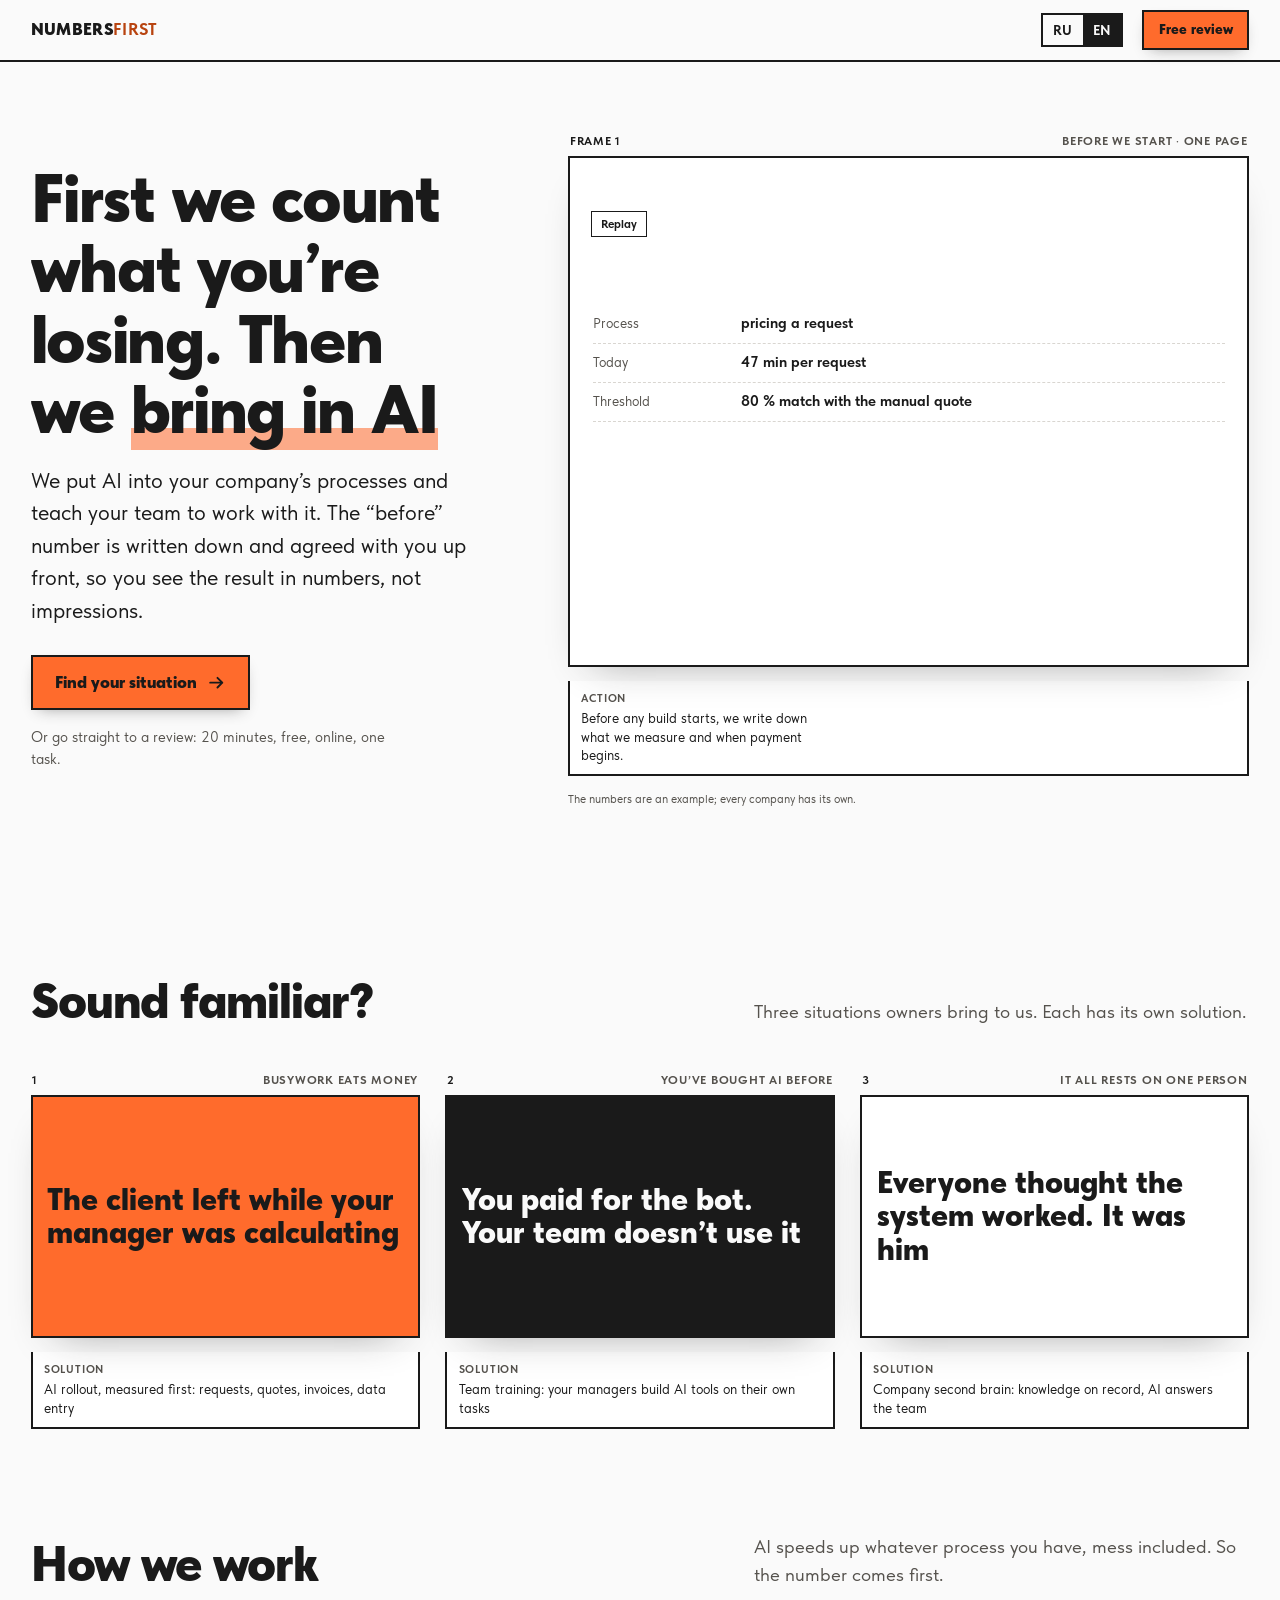
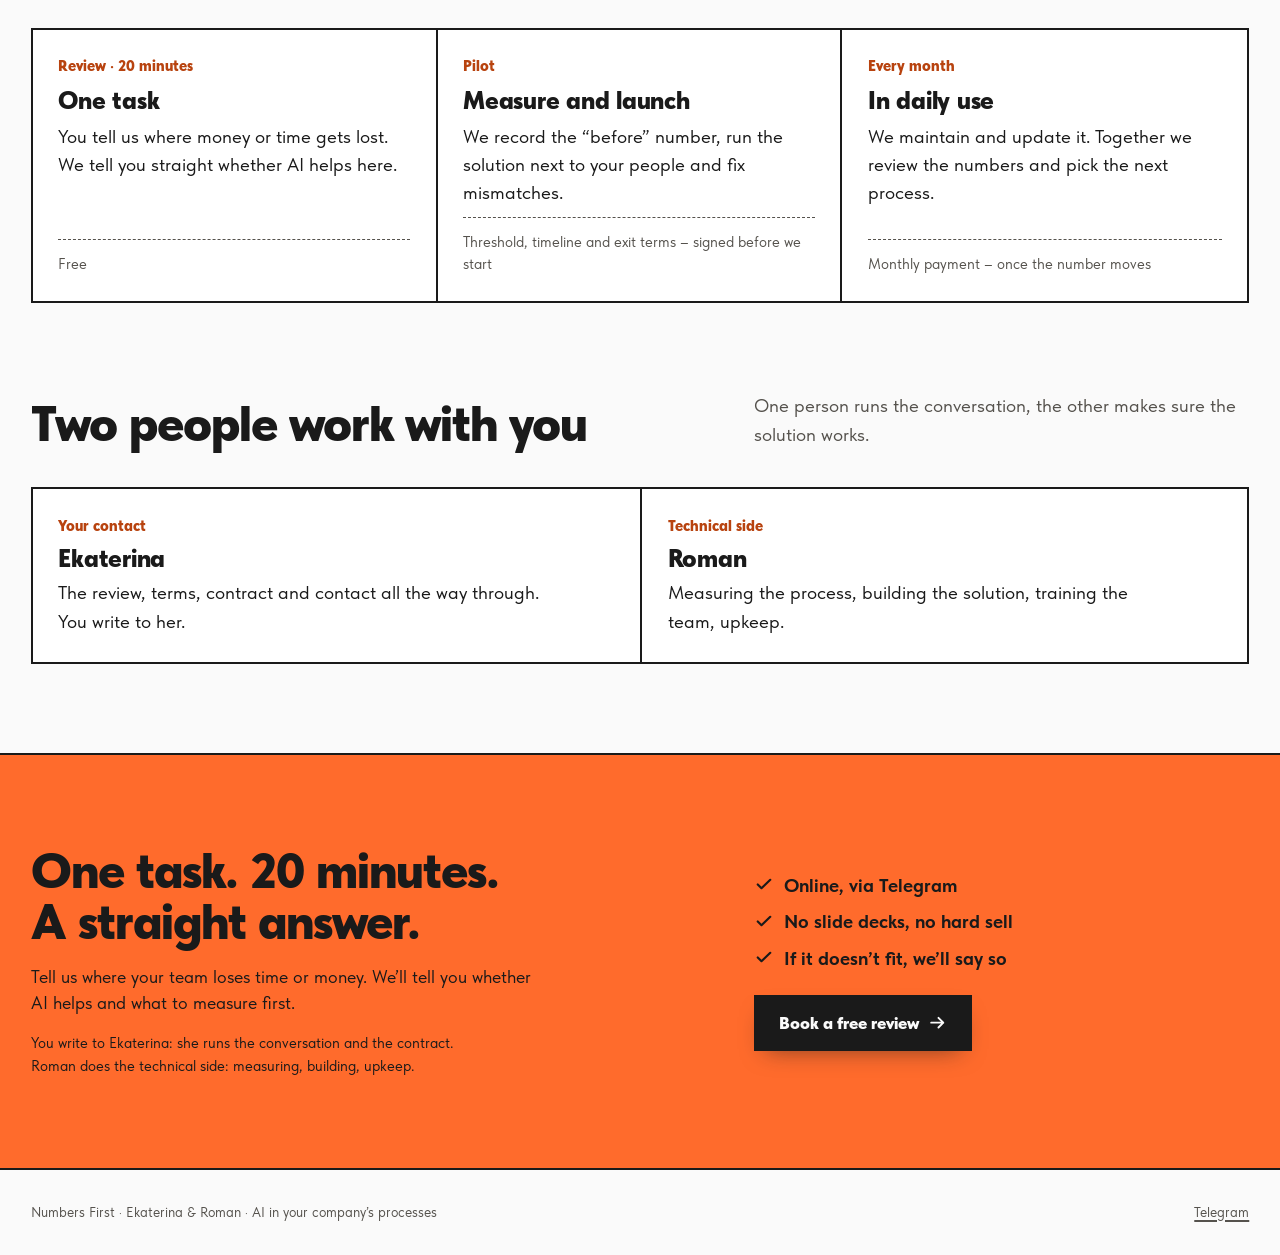
==== index.html @ cf1233cc "Прототип сайта для собственников: главная и три решения" ====
<!doctype html>
<html lang="ru" data-lang="ru"
  data-title-ru="Сначала цифра, потом ИИ – решения для собственников бизнеса"
  data-title-en="Numbers first, then AI – solutions for business owners">
<head>
<meta charset="utf-8">
<meta name="viewport" content="width=device-width, initial-scale=1">
<meta name="robots" content="noindex, nofollow">
<title>Сначала цифра, потом ИИ – решения для собственников бизнеса</title>
<meta name="description" content="Внедряем ИИ в процессы компании и учим команду работать с ним. Цифру «до» записываем до старта, оплата – когда цифра сдвинулась.">
<link rel="preload" href="fonts/TildaSans-Black.ttf" as="font" type="font/ttf" crossorigin>
<link rel="stylesheet" href="assets/site.css">
</head>
<body>
<svg width="0" height="0" style="position:absolute" aria-hidden="true">
  <symbol id="i-arrow" viewBox="0 0 24 24"><path d="M4 12h15M13 6l6 6-6 6" fill="none" stroke="currentColor" stroke-width="2.4" stroke-linecap="round" stroke-linejoin="round"/></symbol>
  <symbol id="i-check" viewBox="0 0 24 24"><path d="M4.5 12.5l4.5 4.5L19.5 7" fill="none" stroke="currentColor" stroke-width="2.6" stroke-linecap="round" stroke-linejoin="round"/></symbol>
  <symbol id="i-replay" viewBox="0 0 24 24"><path d="M4 12a8 8 0 1 0 2.4-5.7M4 4v4.5h4.5" fill="none" stroke="currentColor" stroke-width="2.2" stroke-linecap="round" stroke-linejoin="round"/></symbol>
</svg>

<header class="top">
  <div class="wrap">
    <a class="logo" href="index.html"><span lang="ru">СНАЧАЛА<b>ЦИФРА</b></span><span lang="en">NUMBERS<b>FIRST</b></span></a>
    <span class="spacer"></span>
    <div class="lang" role="group" aria-label="Язык / Language">
      <button type="button" data-set="ru" aria-pressed="true">RU</button>
      <button type="button" data-set="en" aria-pressed="false">EN</button>
    </div>
    <a class="btn small" href="#contact"><span lang="ru">Разбор</span><span lang="en">Free review</span></a>
  </div>
</header>

<main id="top">
  <section class="hero" style="padding-top:clamp(2rem,5vw,4.5rem)">
    <div class="wrap">
      <div>
        <h1>
          <span lang="ru">Сначала считаем, сколько вы теряете. Потом <span class="hl">ставим&nbsp;ИИ</span></span>
          <span lang="en">First we count what you’re losing. Then we <span class="hl">bring&nbsp;in&nbsp;AI</span></span>
        </h1>
        <p class="lead">
          <span lang="ru">Внедряем ИИ в процессы компании и учим команду работать с ним. Цифру «до» записываем и согласуем с вами до старта, поэтому результат видно в цифрах, а не в ощущениях.</span>
          <span lang="en">We put AI into your company’s processes and teach your team to work with it. The “before” number is written down and agreed with you up front, so you see the result in numbers, not impressions.</span>
        </p>
        <a class="btn" href="#situations">
          <span lang="ru">Найти свою ситуацию</span>
          <span lang="en">Find your situation</span>
          <svg aria-hidden="true"><use href="#i-arrow"/></svg>
        </a>
        <p class="note">
          <span lang="ru">Или сразу на разбор: 20 минут, бесплатно, онлайн, про одну задачу.</span>
          <span lang="en">Or go straight to a review: 20 minutes, free, online, one task.</span>
        </p>
      </div>

      <figure class="frame tall">
        <div class="slug"><span class="fno"><span lang="ru">Кадр 1</span><span lang="en">Frame 1</span></span><span lang="ru">До старта · одна страница</span><span lang="en">Before we start · one page</span></div>
        <div class="screen scene">
          <div class="pane deal">
            <div class="row" data-beat="200"><span lang="ru">Процесс</span><span lang="en">Process</span><b><span lang="ru">расчёт цены по заявке</span><span lang="en">pricing a request</span></b></div>
            <div class="row" data-beat="900"><span lang="ru">Сейчас</span><span lang="en">Today</span><b class="num"><span lang="ru">47 мин на заявку</span><span lang="en">47 min per request</span></b></div>
            <div class="row" data-beat="1600"><span lang="ru">Порог</span><span lang="en">Threshold</span><b class="num"><span lang="ru">80&nbsp;% совпадений с ручным расчётом</span><span lang="en">80&nbsp;% match with the manual quote</span></b></div>
            <div class="row" data-beat="2300"><span lang="ru">Оплата</span><span lang="en">Payment</span><b><span lang="ru">помесячно, когда порог пройден</span><span lang="en">monthly, once the threshold holds</span></b></div>
            <div class="row sign" data-beat="3200"><span lang="ru">Подпись собственника</span><span lang="en">Owner’s signature</span><b class="ok"><svg aria-hidden="true"><use href="#i-check"/></svg></b></div>
          </div>
          <button class="replay" type="button"><span lang="ru">Повторить</span><span lang="en">Replay</span></button>
        </div>
        <dl class="dir">
          <div><dt lang="ru">Действие</dt><dt lang="en">Action</dt><dd lang="ru">До первой строчки кода записываем, что измеряем и когда начинается оплата.</dd><dd lang="en">Before any build starts, we write down what we measure and when payment begins.</dd></div>
        </dl>
        <p class="synthetic"><span lang="ru">Цифры – пример, у каждой компании свои.</span><span lang="en">The numbers are an example; every company has its own.</span></p>
      </figure>
    </div>
  </section>

  <section id="situations">
    <div class="wrap">
      <div class="sec-head">
        <h2><span lang="ru">Узнаёте себя?</span><span lang="en">Sound familiar?</span></h2>
        <p><span lang="ru">Три ситуации, с которыми к нам приходят собственники. У каждой своё решение.</span><span lang="en">Three situations owners bring to us. Each has its own solution.</span></p>
      </div>
      <div class="toc">
        <a href="vnedrenie.html"><figure class="frame reveal">
          <div class="slug"><span class="fno">1</span><span lang="ru">Рутина ест деньги</span><span lang="en">Busywork eats money</span></div>
          <div class="screen"><div class="pane mark"><div class="big"><span lang="ru">Клиент ушёл, пока менеджер считал</span><span lang="en">The client left while your manager was calculating</span></div></div></div>
          <dl class="dir" style="grid-template-columns:1fr"><div><dt lang="ru">Решение</dt><dt lang="en">Solution</dt><dd lang="ru">Внедрение ИИ с замером: заявки, КП, счета, перенос в учёт</dd><dd lang="en">AI rollout, measured first: requests, quotes, invoices, data entry</dd></div></dl>
        </figure></a>
        <a href="obuchenie.html"><figure class="frame reveal" data-delay="120">
          <div class="slug"><span class="fno">2</span><span lang="ru">ИИ уже покупали</span><span lang="en">You’ve bought AI before</span></div>
          <div class="screen"><div class="pane dark"><div class="big"><span lang="ru">Бота сделали. Команда им не пользуется</span><span lang="en">You paid for the bot. Your team doesn’t use it</span></div></div></div>
          <dl class="dir" style="grid-template-columns:1fr"><div><dt lang="ru">Решение</dt><dt lang="en">Solution</dt><dd lang="ru">Обучение команды: руководители сами собирают ИИ-инструменты на своих задачах</dd><dd lang="en">Team training: your managers build AI tools on their own tasks</dd></div></dl>
        </figure></a>
        <a href="vtoroy-mozg.html"><figure class="frame reveal" data-delay="240">
          <div class="slug"><span class="fno">3</span><span lang="ru">Всё держится на одном</span><span lang="en">It all rests on one person</span></div>
          <div class="screen"><div class="pane"><div class="big"><span lang="ru">Все думали, что работает система. А работал он</span><span lang="en">Everyone thought the system worked. It was him</span></div></div></div>
          <dl class="dir" style="grid-template-columns:1fr"><div><dt lang="ru">Решение</dt><dt lang="en">Solution</dt><dd lang="ru">Второй мозг компании: знание записано, ИИ отвечает команде</dd><dd lang="en">Company second brain: knowledge on record, AI answers the team</dd></div></dl>
        </figure></a>
      </div>
    </div>
  </section>

  <section style="padding-top:0">
    <div class="wrap">
      <div class="sec-head">
        <h2><span lang="ru">Как мы работаем</span><span lang="en">How we work</span></h2>
        <p><span lang="ru">ИИ ускоряет тот процесс, который у вас есть, беспорядок тоже. Поэтому сначала цифра.</span><span lang="en">AI speeds up whatever process you have, mess included. So the number comes first.</span></p>
      </div>
      <div class="sheet-steps">
        <div class="reveal">
          <span class="when"><span lang="ru">Разбор · 20 минут</span><span lang="en">Review · 20 minutes</span></span>
          <h3><span lang="ru">Одна задача</span><span lang="en">One task</span></h3>
          <p><span lang="ru">Вы рассказываете, где теряются деньги или время. Мы честно говорим, поможет ли тут ИИ.</span><span lang="en">You tell us where money or time gets lost. We tell you straight whether AI helps here.</span></p>
          <span class="pay"><span lang="ru">Бесплатно</span><span lang="en">Free</span></span>
        </div>
        <div class="reveal" data-delay="120">
          <span class="when"><span lang="ru">Пилот</span><span lang="en">Pilot</span></span>
          <h3><span lang="ru">Замер и запуск</span><span lang="en">Measure and launch</span></h3>
          <p><span lang="ru">Записываем цифру «до», запускаем решение рядом с вашими людьми, правим расхождения.</span><span lang="en">We record the “before” number, run the solution next to your people and fix mismatches.</span></p>
          <span class="pay"><span lang="ru">Порог, срок и условия выхода – в договоре до старта</span><span lang="en">Threshold, timeline and exit terms – signed before we start</span></span>
        </div>
        <div class="reveal" data-delay="240">
          <span class="when"><span lang="ru">Каждый месяц</span><span lang="en">Every month</span></span>
          <h3><span lang="ru">Решение в работе</span><span lang="en">In daily use</span></h3>
          <p><span lang="ru">Сопровождаем и обновляем. Вместе смотрим цифры и выбираем следующий процесс.</span><span lang="en">We maintain and update it. Together we review the numbers and pick the next process.</span></p>
          <span class="pay"><span lang="ru">Оплата помесячно – когда цифра сдвинулась</span><span lang="en">Monthly payment – once the number moves</span></span>
        </div>
      </div>
    </div>
  </section>

  <section style="padding-top:0">
    <div class="wrap">
      <div class="sec-head">
        <h2><span lang="ru">С вами работают двое</span><span lang="en">Two people work with you</span></h2>
        <p><span lang="ru">Один человек ведёт разговор, другой отвечает за то, чтобы решение заработало.</span><span lang="en">One person runs the conversation, the other makes sure the solution works.</span></p>
      </div>
      <div class="team">
        <div class="reveal">
          <span class="when"><span lang="ru">Ваш контакт</span><span lang="en">Your contact</span></span>
          <h3><span lang="ru">Екатерина</span><span lang="en">Ekaterina</span></h3>
          <p><span lang="ru">Разбор, условия, договор, связь на всём пути. Пишете ей.</span><span lang="en">The review, terms, contract and contact all the way through. You write to her.</span></p>
        </div>
        <div class="reveal" data-delay="120">
          <span class="when"><span lang="ru">Техническая часть</span><span lang="en">Technical side</span></span>
          <h3><span lang="ru">Роман</span><span lang="en">Roman</span></h3>
          <p><span lang="ru">Замер процесса, сборка решения, обучение команды, сопровождение.</span><span lang="en">Measuring the process, building the solution, training the team, upkeep.</span></p>
        </div>
      </div>
    </div>
  </section>

  <section class="final" id="contact">
    <div class="wrap">
      <div>
        <h2><span lang="ru">Одна задача. 20&nbsp;минут. Честный ответ.</span><span lang="en">One task. 20&nbsp;minutes. A straight answer.</span></h2>
        <p><span lang="ru">Расскажите, на чём команда теряет время или деньги. Скажем, поможет ли ИИ и что замерить первым.</span><span lang="en">Tell us where your team loses time or money. We’ll tell you whether AI helps and what to measure first.</span></p>
        <p class="duo"><span lang="ru">Пишете Екатерине: она ведёт разговор и договор. Техническую часть делает Роман: замер, сборка, сопровождение.</span><span lang="en">You write to Ekaterina: she runs the conversation and the contract. Roman does the technical side: measuring, building, upkeep.</span></p>
      </div>
      <div>
        <ul>
          <li><svg aria-hidden="true"><use href="#i-check"/></svg><span lang="ru">Онлайн, в Telegram</span><span lang="en">Online, via Telegram</span></li>
          <li><svg aria-hidden="true"><use href="#i-check"/></svg><span lang="ru">Без презентаций и продаж в лоб</span><span lang="en">No slide decks, no hard sell</span></li>
          <li><svg aria-hidden="true"><use href="#i-check"/></svg><span lang="ru">Не подходит – так и скажем</span><span lang="en">If it doesn’t fit, we’ll say so</span></li>
        </ul>
        <p style="margin-top:1.4rem"><a class="btn" href="https://t.me/aieseia"><span lang="ru">Записаться на разбор</span><span lang="en">Book a free review</span><svg aria-hidden="true"><use href="#i-arrow"/></svg></a></p>
      </div>
    </div>
  </section>
</main>

<footer>
  <div class="wrap">
    <span><span lang="ru">Сначала цифра · Екатерина и Роман · ИИ в процессах компании</span><span lang="en">Numbers First · Ekaterina &amp; Roman · AI in your company’s processes</span></span>
    <span><a href="https://t.me/aieseia">Telegram</a></span>
  </div>
</footer>

<script src="assets/site.js"></script>
</body>
</html>
---- assets/site.css ----
@font-face { font-family: "Tilda Sans"; src: url("../fonts/TildaSans-Regular.ttf") format("truetype"); font-weight: 400; font-display: swap; }
@font-face { font-family: "Tilda Sans"; src: url("../fonts/TildaSans-Medium.ttf") format("truetype"); font-weight: 500; font-display: swap; }
@font-face { font-family: "Tilda Sans"; src: url("../fonts/TildaSans-Bold.ttf") format("truetype"); font-weight: 700; font-display: swap; }
@font-face { font-family: "Tilda Sans"; src: url("../fonts/TildaSans-Black.ttf") format("truetype"); font-weight: 900; font-display: swap; }

:root {
  --ink: #1a1a1a;
  --sheet: #fafafa;
  --paper: #ffffff;
  --mark: #ff6b2c;
  --mark-ink: #b8430f;      /* оранжевый для текста на светлом: контраст 4.9:1 */
  --rule: #d9d6d1;
  --muted: #55524d;          /* 7.4:1 на #fafafa */
  --chat-in: #f0eeea;
  --chat-out: #1a1a1a;
  --gap: clamp(1rem, 2.4vw, 2rem);
  --ease: cubic-bezier(.16, 1, .3, 1);
  color-scheme: light;
}

* { box-sizing: border-box; }
html { -webkit-text-size-adjust: 100%; scroll-behavior: smooth; }
body {
  margin: 0;
  font-family: "Tilda Sans", system-ui, sans-serif;
  font-size: clamp(1.02rem, .96rem + .3vw, 1.18rem);
  line-height: 1.5;
  color: var(--ink);
  background: var(--sheet);
}
::selection { background: var(--mark); color: var(--ink); }
:focus-visible { outline: 3px solid var(--mark); outline-offset: 3px; border-radius: 2px; }
html { scrollbar-color: var(--ink) var(--sheet); }
a { color: inherit; text-underline-offset: .18em; text-decoration-thickness: 1.5px; }
.num { font-variant-numeric: tabular-nums; }

/* языки */
html[data-lang="ru"] [lang="en"]:not(html),
html[data-lang="en"] [lang="ru"]:not(html) { display: none !important; }

.wrap { width: min(1240px, 100% - 2 * var(--gap)); margin-inline: auto; }

/* шапка */
.top {
  position: sticky; top: 0; z-index: 10;
  background: rgba(250,250,250,.94);
  border-bottom: 2px solid var(--ink);
}
.top .wrap { display: flex; align-items: center; gap: 1.2rem; min-height: 60px; }
.logo { font-weight: 900; letter-spacing: .02em; text-decoration: none; font-size: 1.05rem; }
.logo b { color: var(--mark-ink); }
.top .spacer { flex: 1; }
.lang { display: inline-flex; border: 2px solid var(--ink); }
.lang button {
  font: inherit; font-weight: 700; font-size: .85rem; padding: .3rem .65rem;
  background: transparent; color: var(--ink); border: 0; cursor: pointer;
}
.lang button[aria-pressed="true"] { background: var(--ink); color: var(--sheet); }
.lang button:hover:not([aria-pressed="true"]) { background: var(--chat-in); }

/* кнопка */
.btn {
  display: inline-flex; align-items: center; gap: .6rem;
  font: inherit; font-weight: 900; font-size: 1.05rem; line-height: 1.1;
  padding: 1rem 1.4rem; min-height: 52px;
  background: var(--mark); color: var(--ink);
  border: 2px solid var(--ink); text-decoration: none; cursor: pointer;
  transition: transform .25s var(--ease), box-shadow .25s var(--ease), background .2s;
  box-shadow: 0 6px 16px -8px rgba(26,26,26,.45);
}
.btn:hover { transform: translateY(-2px); box-shadow: 0 12px 24px -10px rgba(26,26,26,.5); }
.btn:active { transform: translateY(0); }
.btn svg { width: 1.15em; height: 1.15em; flex: none; }
.btn.small { font-size: .9rem; padding: .55rem .9rem; min-height: 40px; }
.btn.ghost { background: transparent; box-shadow: none; }
.btn.ghost:hover { background: var(--paper); }

/* первый экран */
.hero { padding-block: clamp(2rem, 5vw, 4.5rem) clamp(2.5rem, 5vw, 4rem); }
.hero .wrap { display: grid; grid-template-columns: minmax(0, 5fr) minmax(0, 7fr); gap: clamp(1.5rem, 4vw, 4rem); align-items: center; }
h1, h2, h3 { font-weight: 900; line-height: 1.03; letter-spacing: -.02em; text-wrap: balance; margin: 0; }
h1 { font-size: clamp(2.3rem, 1.4rem + 3.6vw, 4.6rem); }
h2 { font-size: clamp(1.8rem, 1.2rem + 2.4vw, 3.2rem); }
h3 { font-size: clamp(1.2rem, 1rem + .7vw, 1.55rem); letter-spacing: -.01em; }
h1 .hl, h2 .hl { box-shadow: inset 0 -.32em 0 rgba(255,107,44,.55); }
.lead { font-size: clamp(1.1rem, 1rem + .45vw, 1.35rem); max-width: 34ch; margin: 1.2rem 0 1.8rem; color: var(--ink); }
.hero .note { margin-top: 1rem; font-size: .92rem; color: var(--muted); max-width: 40ch; }

/* кадр раскадровки */
.frame { margin: 0; }
.frame .slug {
  display: flex; justify-content: space-between; gap: 1rem;
  font-size: .78rem; font-weight: 700; letter-spacing: .06em; text-transform: uppercase;
  padding: .35rem .1rem; color: var(--muted);
}
.frame .slug .fno { color: var(--ink); }
.screen {
  position: relative; aspect-ratio: 16 / 10; background: var(--paper);
  border: 2px solid var(--ink); overflow: hidden;
  box-shadow: 0 18px 40px -26px rgba(26,26,26,.45);
}
.frame.tall .screen { aspect-ratio: 4 / 3; }
.dir {
  display: grid; grid-template-columns: 1.2fr 1.4fr .6fr; border: 2px solid var(--ink); border-top: 0;
  background: var(--paper); font-size: .9rem;
}
.dir > div { padding: .55rem .7rem; border-right: 1px solid var(--rule); min-width: 0; }
.dir > div:last-child { border-right: 0; }
.dir dt { font-size: .7rem; font-weight: 700; letter-spacing: .07em; text-transform: uppercase; color: var(--muted); margin: 0 0 .15rem; }
.dir dd { margin: 0; line-height: 1.3; }
.dir .t { color: var(--mark-ink); font-weight: 700; }

/* сцена-переписка внутри кадра */
.chat { position: absolute; inset: 0; padding: clamp(.7rem, 2vw, 1.3rem); padding-top: 7.2rem; display: flex; flex-direction: column; gap: .5rem; justify-content: flex-end; }
.chat .head {
  position: absolute; top: 0; left: 0; right: 0; display: flex; align-items: center; gap: .6rem;
  padding: .55rem clamp(.7rem, 2vw, 1.3rem); border-bottom: 1px solid var(--rule); background: var(--paper); font-size: .85rem; font-weight: 700;
}
.chat .head .av { width: 26px; height: 26px; border-radius: 50%; background: var(--ink); color: var(--sheet); display: grid; place-items: center; font-size: .72rem; }
.chat .head .st { margin-left: auto; font-weight: 500; color: var(--muted); }
.msg {
  max-width: 74%; padding: .5rem .75rem; font-size: clamp(.82rem, .75rem + .35vw, 1rem); line-height: 1.32;
  background: var(--chat-in); border-radius: 14px 14px 14px 4px; align-self: flex-start;
}
.msg.out { align-self: flex-end; background: var(--chat-out); color: var(--sheet); border-radius: 14px 14px 4px 14px; }
.msg small { display: block; font-size: .7rem; opacity: .7; margin-top: .15rem; }
.msg.sys { align-self: center; background: transparent; border: 1.5px dashed var(--muted); color: var(--muted); font-size: .8rem; border-radius: 6px; }

/* таймер-метка режиссёра */
.clock {
  position: absolute; top: 3.1rem; right: clamp(.7rem, 2vw, 1.3rem);
  font-weight: 900; font-size: clamp(1.4rem, 1rem + 1.6vw, 2.4rem); color: var(--ink);
  font-variant-numeric: tabular-nums; padding: .1rem .5rem;
}
.clock .ring { position: absolute; inset: -10px -14px; overflow: visible; pointer-events: none; }
.clock .ring path { fill: none; stroke: var(--mark); stroke-width: 3; stroke-linecap: round; stroke-dasharray: 400; stroke-dashoffset: 400; transition: stroke-dashoffset 1.1s var(--ease); }
.clock.alarm .ring path { stroke-dashoffset: 0; }
.clock { text-align: right; }
.clock .ring { inset: -12px -20px -14px -24px; width: calc(100% + 44px); height: calc(100% + 26px); }
.clock .lbl { display: block; line-height: 1.2; white-space: nowrap; font-size: .72rem; font-weight: 700; letter-spacing: .08em; text-transform: uppercase; color: var(--muted); text-align: right; }

/* появление реплик: видимы по умолчанию, скрываются только когда сцена запущена */
.scene.armed [data-beat] { opacity: 0; transform: translateY(10px); filter: blur(3px); }
.scene.armed [data-beat].on { opacity: 1; transform: none; filter: none; transition: opacity .5s var(--ease), transform .6s var(--ease), filter .5s var(--ease); }
.replay {
  position: absolute; top: 3.3rem; left: clamp(.7rem, 2vw, 1.3rem); z-index: 2;
  font: inherit; font-size: .75rem; font-weight: 700; background: var(--paper); border: 1.5px solid var(--ink); padding: .2rem .55rem; cursor: pointer; color: var(--ink);
}
.replay:hover { background: var(--chat-in); }

/* лента кадров */
section { padding-block: clamp(3rem, 7vw, 6rem); }
.sec-head { display: grid; grid-template-columns: minmax(0, 7fr) minmax(0, 5fr); gap: var(--gap); align-items: end; margin-bottom: clamp(1.6rem, 3vw, 2.6rem); }
.sec-head p { margin: 0; color: var(--muted); max-width: 46ch; }
.strip { display: grid; grid-template-columns: repeat(4, minmax(0, 1fr)); gap: clamp(.8rem, 1.6vw, 1.4rem); }
.strip .frame .screen { aspect-ratio: 4 / 3; }
.strip .dir { grid-template-columns: 1fr; }
.strip .dir > div { border-right: 0; border-bottom: 1px solid var(--rule); }
.strip .dir > div:last-child { border-bottom: 0; }
.pane { position: absolute; inset: 0; padding: .9rem; display: flex; flex-direction: column; justify-content: center; gap: .5rem; }
.pane .big { font-weight: 900; font-size: clamp(1.6rem, 1rem + 2vw, 2.6rem); line-height: 1; font-variant-numeric: tabular-nums; }
.pane .cap { font-size: .9rem; color: var(--muted); line-height: 1.3; }
.pane.dark { background: var(--ink); color: var(--sheet); }
.pane.dark .cap { color: #c9c5bf; }
.pane.mark { background: var(--mark); color: var(--ink); }
.pane.mark .cap { color: #3a1d0c; }
.bars { display: grid; gap: .35rem; }
.bars i { display: block; height: 12px; background: var(--ink); transform-origin: left; }
.bars i.m { background: var(--mark); }
.bars i.g { background: var(--rule); }
.tick { display: flex; gap: .5rem; align-items: center; font-size: .9rem; line-height: 1.25; }
.tick svg { flex: none; width: 18px; height: 18px; }

/* разрыв найден – обводка */
.gap-mark { position: relative; display: inline-block; }
.gap-mark svg { position: absolute; inset: -8px -10px; width: calc(100% + 20px); height: calc(100% + 16px); overflow: visible; pointer-events: none; }
.gap-mark path { fill: none; stroke: var(--mark); stroke-width: 3; stroke-linecap: round; }

/* рабочий кадр: калькулятор */
.calc { background: var(--ink); color: var(--sheet); }
.calc h2 { color: var(--sheet); }
.calc .sec-head p { color: #c9c5bf; }
.calc-grid { display: grid; grid-template-columns: minmax(0, 6fr) minmax(0, 5fr); gap: clamp(1.2rem, 3vw, 3rem); align-items: stretch; }
.fields { display: grid; gap: 1.4rem; }
.field label { display: flex; justify-content: space-between; gap: 1rem; font-weight: 700; margin-bottom: .45rem; }
.field label output { color: var(--mark); font-variant-numeric: tabular-nums; font-weight: 900; }
.field small { display: block; color: #b9b5ae; font-size: .85rem; margin-top: .3rem; }
input[type="range"] { width: 100%; accent-color: var(--mark); height: 28px; cursor: pointer; }
input[type="number"], input[type="text"] {
  width: 100%; font: inherit; font-weight: 700; font-size: 1.2rem; padding: .7rem .8rem;
  background: #242424; color: var(--sheet); border: 2px solid #4a4743; font-variant-numeric: tabular-nums;
}
input[type="number"]:focus { border-color: var(--mark); outline: none; }
.result {
  border: 2px solid var(--sheet); padding: clamp(1.2rem, 2.4vw, 2rem); display: flex; flex-direction: column; gap: .8rem; background: #222;
}
.result .slug { font-size: .75rem; font-weight: 700; letter-spacing: .07em; text-transform: uppercase; color: #b9b5ae; }
.result .sum { font-weight: 900; font-size: clamp(2.4rem, 1.4rem + 3.4vw, 4.4rem); line-height: 1; color: var(--mark); font-variant-numeric: tabular-nums; }
.result p { margin: 0; color: #dcd8d2; }
.result .btn { align-self: flex-start; margin-top: auto; }
.checks { display: grid; grid-template-columns: repeat(2, minmax(0, 1fr)); gap: .6rem; }
.checks label {
  display: flex; gap: .7rem; align-items: flex-start; padding: .75rem .85rem; border: 2px solid #4a4743; cursor: pointer; line-height: 1.3; font-weight: 500;
  transition: border-color .2s, background .2s;
}
.checks label:hover { border-color: #8a857e; }
.checks input { accent-color: var(--mark); width: 20px; height: 20px; margin: 0; flex: none; margin-top: .1rem; }
.checks label:has(input:checked) { border-color: var(--mark); background: #2a211c; }

/* как работаем – лист с полями */
.sheet-steps { display: grid; grid-template-columns: repeat(3, minmax(0, 1fr)); border: 2px solid var(--ink); background: var(--paper); }
.sheet-steps > div { padding: clamp(1rem, 2vw, 1.6rem); border-right: 2px solid var(--ink); display: flex; flex-direction: column; gap: .6rem; }
.sheet-steps > div:last-child { border-right: 0; }
.sheet-steps .when { font-weight: 900; color: var(--mark-ink); font-size: .95rem; }
.sheet-steps p { margin: 0; }
.sheet-steps .pay { margin-top: auto; padding-top: .8rem; border-top: 1px dashed var(--muted); font-size: .92rem; color: var(--muted); }

/* история Романа */
.story { display: grid; grid-template-columns: minmax(0, 5fr) minmax(0, 7fr); gap: clamp(1.5rem, 4vw, 4rem); align-items: start; }
.story blockquote { margin: 0; font-size: clamp(1.25rem, 1rem + 1vw, 1.75rem); line-height: 1.32; font-weight: 500; }
.story blockquote p { margin: 0 0 1rem; }
.story .who { font-size: .95rem; color: var(--muted); }
.lessons { list-style: none; padding: 0; margin: 0; display: grid; gap: 0; border-top: 2px solid var(--ink); }
.lessons li { display: grid; grid-template-columns: 9rem minmax(0, 1fr); gap: 1rem; padding: 1rem 0; border-bottom: 1px solid var(--rule); }
.lessons li b { font-weight: 900; }
.lessons li > span:not(:last-child) { color: var(--muted); font-size: .92rem; }

/* возражения */
.faq { border-top: 2px solid var(--ink); }
.faq details { border-bottom: 1px solid var(--rule); }
.faq summary {
  list-style: none; cursor: pointer; padding: 1.1rem 0; display: flex; justify-content: space-between; gap: 1rem;
  font-weight: 900; font-size: clamp(1.08rem, 1rem + .4vw, 1.3rem);
}
.faq summary::-webkit-details-marker { display: none; }
.faq summary svg { flex: none; width: 22px; height: 22px; transition: transform .3s var(--ease); }
.faq details[open] summary svg { transform: rotate(45deg); }
.faq details p { margin: 0 0 1.2rem; max-width: 68ch; color: var(--ink); }

/* финальный кадр */
.final { background: var(--mark); border-block: 2px solid var(--ink); }
.final .wrap { display: grid; grid-template-columns: minmax(0, 7fr) minmax(0, 5fr); gap: var(--gap); align-items: center; }
.final p { margin: 1rem 0 0; max-width: 46ch; font-size: 1.1rem; }
.final .btn { background: var(--ink); color: var(--sheet); box-shadow: 0 10px 24px -12px rgba(26,26,26,.6); }
.final .btn:hover { background: #000; }
.final ul { list-style: none; margin: 0; padding: 0; display: grid; gap: .5rem; font-weight: 700; }
.final li { display: flex; gap: .6rem; align-items: flex-start; }
.final li svg { flex: none; width: 20px; height: 20px; margin-top: .15rem; }

footer { padding-block: 2rem; font-size: .9rem; color: var(--muted); }
footer .wrap { display: flex; flex-wrap: wrap; gap: 1rem 2rem; justify-content: space-between; }

.synthetic { font-size: .78rem; color: var(--muted); margin-top: .5rem; }

/* прокрутка: кадры ленты проявляются один раз */
.reveal { transition: opacity .7s var(--ease), transform .8s var(--ease); }
.js .reveal:not(.in) { opacity: 0; transform: translateY(24px); }

@media (max-width: 980px) {
  .hero .wrap, .sec-head, .calc-grid, .story, .final .wrap { grid-template-columns: 1fr; }
  .strip { grid-template-columns: repeat(2, minmax(0, 1fr)); }
  .sheet-steps { grid-template-columns: 1fr; }
  .sheet-steps > div { border-right: 0; border-bottom: 2px solid var(--ink); }
  .sheet-steps > div:last-child { border-bottom: 0; }
}
@media (max-width: 600px) {
  .top .btn.small { display: none; }
  .strip { grid-template-columns: 1fr; }
  .dir { grid-template-columns: 1fr 1fr; }
  .dir > div:last-child { grid-column: 1 / -1; border-top: 1px solid var(--rule); }
  .checks { grid-template-columns: 1fr; }
  .lessons li { grid-template-columns: 1fr; gap: .2rem; }
  .screen, .frame.tall .screen { aspect-ratio: 3 / 4; }
  .strip .frame .screen { aspect-ratio: 4 / 3; }
  .msg { max-width: 86%; }
}
@media (prefers-reduced-motion: reduce) {
  *, *::before, *::after { transition: none !important; animation: none !important; }
  .scene.armed [data-beat] { opacity: 1; transform: none; filter: none; }
  .js .reveal:not(.in) { opacity: 1; transform: none; }
}

/* оглавление прототипов */
.toc { display: grid; grid-template-columns: repeat(3, minmax(0, 1fr)); gap: clamp(1rem, 2vw, 1.6rem); }
.toc a { text-decoration: none; display: block; }
.toc a:hover .screen { transform: translateY(-3px); }
.toc .screen { transition: transform .3s var(--ease); }
.toc .pane .big { font-size: clamp(1.3rem, 1rem + 1.2vw, 2rem); line-height: 1.08; }
@media (max-width: 980px) { .toc { grid-template-columns: 1fr; } }

/* ---------- общий сайт: лист «до старта», двое, подпись ---------- */
.pane.deal { justify-content: center; gap: 0; padding: clamp(.9rem, 2vw, 1.4rem); }
.deal .row { display: grid; grid-template-columns: 8.5rem minmax(0, 1fr); gap: .8rem; align-items: baseline; padding: .55rem 0; border-bottom: 1px dashed var(--rule); font-size: .95rem; }
.deal .row > span { color: var(--muted); font-size: .85rem; }
.deal .row b { font-weight: 700; line-height: 1.25; }
.deal .row.sign { border-bottom: 0; padding-top: .9rem; }
.deal .ok { display: inline-grid; place-items: center; width: 34px; height: 34px; border: 2px solid var(--ink); border-radius: 50%; background: var(--mark); }
.deal .ok svg { width: 18px; height: 18px; }
.team { display: grid; grid-template-columns: repeat(2, minmax(0, 1fr)); border: 2px solid var(--ink); background: var(--paper); }
.team > div { padding: clamp(1rem, 2vw, 1.6rem); display: flex; flex-direction: column; gap: .5rem; }
.team > div + div { border-left: 2px solid var(--ink); }
.team .when { font-weight: 900; color: var(--mark-ink); font-size: .95rem; }
.team h3 { margin: 0; }
.team p { margin: 0; max-width: 44ch; }
.final p.duo { font-size: .95rem; max-width: 50ch; }
@media (max-width: 600px) {
  .deal .row { grid-template-columns: 1fr; gap: .15rem; }
  .team { grid-template-columns: 1fr; }
  .team > div + div { border-left: 0; border-top: 2px solid var(--ink); }
}
@media (max-width: 600px) {
  .toc .screen { aspect-ratio: 16 / 9; }
  .frame.tall .screen:has(> .deal) { aspect-ratio: auto; }
  .screen > .pane.deal { position: relative; padding-top: 5.4rem; }
}
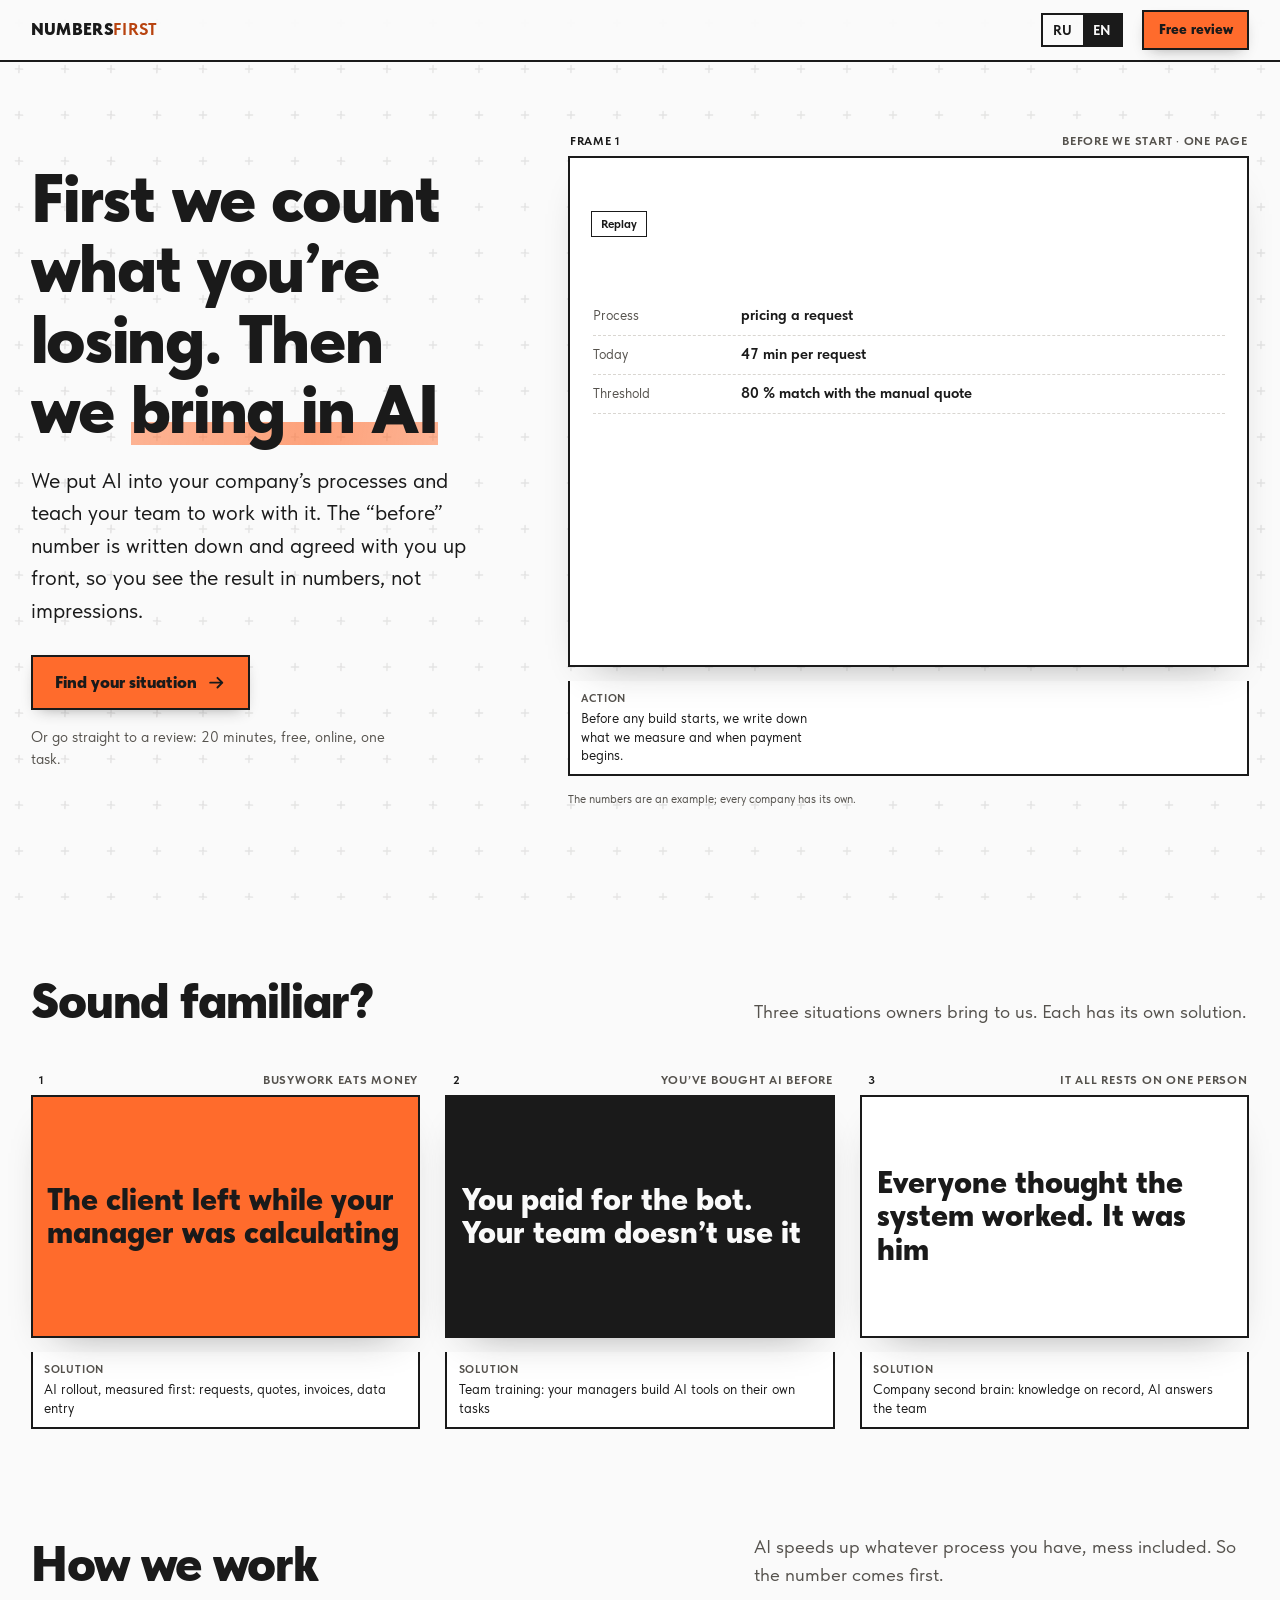
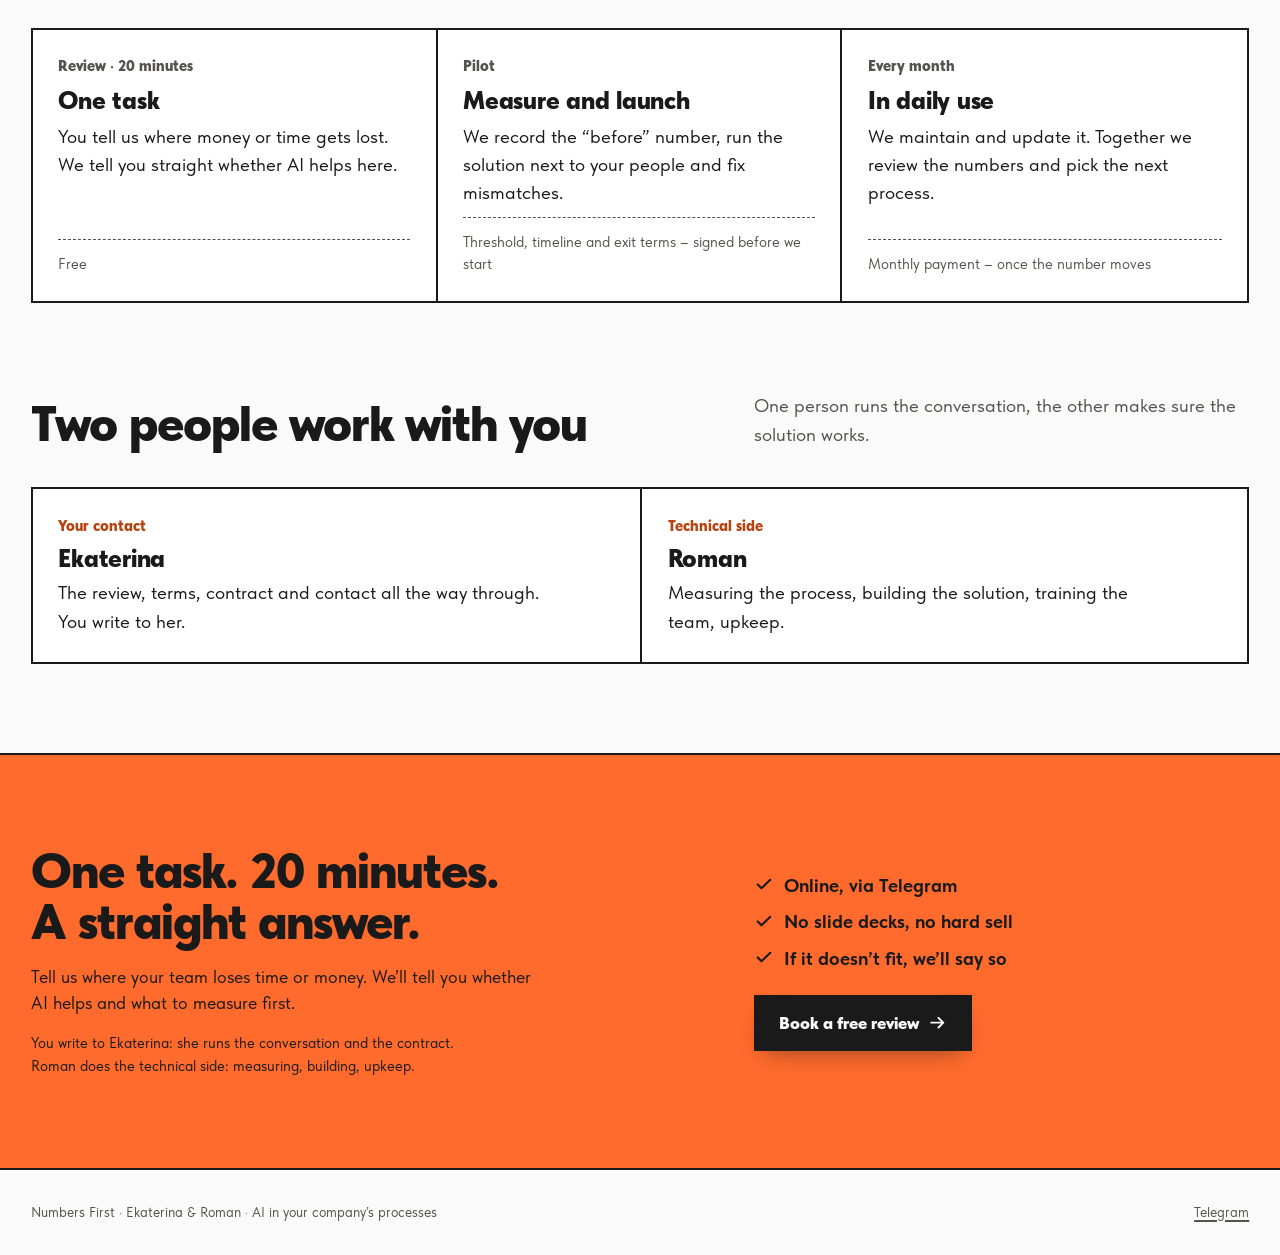
==== commit 5106dd2e: "Динамика: сетка приводки за курсором, подпись в кадре, маркер в заголовках, линия шагов" ====
--- a/index.html
+++ b/index.html
@@ -61,7 +61,15 @@
             <div class="row" data-beat="900"><span lang="ru">Сейчас</span><span lang="en">Today</span><b class="num"><span lang="ru">47 мин на заявку</span><span lang="en">47 min per request</span></b></div>
             <div class="row" data-beat="1600"><span lang="ru">Порог</span><span lang="en">Threshold</span><b class="num"><span lang="ru">80&nbsp;% совпадений с ручным расчётом</span><span lang="en">80&nbsp;% match with the manual quote</span></b></div>
             <div class="row" data-beat="2300"><span lang="ru">Оплата</span><span lang="en">Payment</span><b><span lang="ru">помесячно, когда порог пройден</span><span lang="en">monthly, once the threshold holds</span></b></div>
-            <div class="row sign" data-beat="3200"><span lang="ru">Подпись собственника</span><span lang="en">Owner’s signature</span><b class="ok"><svg aria-hidden="true"><use href="#i-check"/></svg></b></div>
+            <div class="row sign" data-beat="3000"><span lang="ru">Подпись собственника</span><span lang="en">Owner’s signature</span>
+              <span class="sigline">
+                <span class="sigpad" role="img" aria-label="Подпись / Signature">
+                  <svg viewBox="0 0 160 48" preserveAspectRatio="none" aria-hidden="true"><path class="auto" pathLength="1" d="M6 34c6-14 14-26 18-22s-6 26-2 28 12-22 18-24 0 18 6 18 10-16 16-16 2 12 8 12 8-10 14-12 4 8 10 8 14-6 22-10M18 40c30-3 70-6 120-9"/><g class="mine"></g></svg>
+                </span>
+                <b class="ok"><svg aria-hidden="true"><use href="#i-check"/></svg></b>
+                <span class="sighint"><span lang="ru">Распишитесь сами</span><span lang="en">Try signing it</span></span>
+              </span>
+            </div>
           </div>
           <button class="replay" type="button"><span lang="ru">Повторить</span><span lang="en">Replay</span></button>
         </div>
--- a/assets/site.css
+++ b/assets/site.css
@@ -82,7 +82,12 @@
 h1 { font-size: clamp(2.3rem, 1.4rem + 3.6vw, 4.6rem); }
 h2 { font-size: clamp(1.8rem, 1.2rem + 2.4vw, 3.2rem); }
 h3 { font-size: clamp(1.2rem, 1rem + .7vw, 1.55rem); letter-spacing: -.01em; }
-h1 .hl, h2 .hl { box-shadow: inset 0 -.32em 0 rgba(255,107,44,.55); }
+h1 .hl, h2 .hl {
+  background: linear-gradient(100deg, rgba(255,107,44,.5), rgba(255,107,44,.62) 60%, rgba(255,107,44,.5)) no-repeat 0 92% / var(--hlw, 100%) .34em;
+  -webkit-box-decoration-break: clone; box-decoration-break: clone;
+  transition: background-size 1s var(--ease);
+}
+.js .hl:not(.in) { --hlw: 0%; }
 .lead { font-size: clamp(1.1rem, 1rem + .45vw, 1.35rem); max-width: 34ch; margin: 1.2rem 0 1.8rem; color: var(--ink); }
 .hero .note { margin-top: 1rem; font-size: .92rem; color: var(--muted); max-width: 40ch; }
 
@@ -313,3 +318,61 @@
   .frame.tall .screen:has(> .deal) { aspect-ratio: auto; }
   .screen > .pane.deal { position: relative; padding-top: 5.4rem; }
 }
+
+/* ---------- динамика: сетка приводки, подпись, линия шагов ---------- */
+.grid-bg { position: fixed; inset: 0; width: 100%; height: 100%; z-index: -1; pointer-events: none; display: block; }
+
+.sigline { display: flex; align-items: center; gap: .8rem; flex-wrap: wrap; }
+.sigpad {
+  position: relative; display: block; width: 168px; height: 50px; flex: none;
+  border-bottom: 1.5px solid var(--ink); cursor: crosshair; touch-action: none;
+}
+.sigpad svg { position: absolute; inset: 0; width: 100%; height: 100%; overflow: visible; }
+.sigpad path { fill: none; stroke: var(--ink); stroke-width: 2.2; stroke-linecap: round; stroke-linejoin: round; vector-effect: non-scaling-stroke; }
+.sigpad .auto { stroke-dasharray: 1; stroke-dashoffset: 0; }
+.scene.armed .row.sign:not(.on) .sigpad .auto { stroke-dashoffset: 1; }
+.scene.armed .row.sign.on .sigpad .auto { animation: sign-draw 1.5s cubic-bezier(.45,.05,.35,1) both .15s; }
+@keyframes sign-draw { from { stroke-dashoffset: 1; } to { stroke-dashoffset: 0; } }
+.sigpad.user .auto { display: none; }
+.sigpad:hover { background: linear-gradient(transparent 70%, rgba(255,107,44,.08)); }
+.row.sign .ok { transition: transform .45s var(--ease), opacity .3s; }
+.scene.armed .row.sign:not(.on) .ok, .scene.armed .row.sign.on:not(.signed) .ok { transform: scale(.3); opacity: 0; }
+.scene.armed .row.sign.signed .ok { transform: none; opacity: 1; }
+.row.sign .ok.pop { animation: ok-pop .5s var(--ease); }
+@keyframes ok-pop { 0% { transform: scale(.4); } 60% { transform: scale(1.18); } 100% { transform: none; } }
+.sighint { font-size: .78rem; font-weight: 700; color: var(--mark-ink); letter-spacing: .02em; opacity: 0; transition: opacity .4s; }
+.row.sign.signed .sighint, .sigpad:focus-within + .ok + .sighint { opacity: 1; }
+.sigpad.user ~ .sighint { opacity: 0; }
+
+/* линия шагов: идёт по верхней кромке листа по мере прокрутки */
+.sheet-steps { position: relative; --p: 1; }
+.sheet-steps::before {
+  content: ""; position: absolute; left: -2px; right: -2px; top: -2px; height: 5px; background: var(--mark);
+  transform-origin: left; transform: scaleX(var(--p)); z-index: 1;
+}
+.sheet-steps > div { transition: background-color .5s var(--ease); }
+.js .sheet-steps > div .when { transition: color .4s; }
+.js .sheet-steps > div:not(.lit) .when { color: var(--muted); }
+.sheet-steps > div.lit { background: linear-gradient(rgba(255,107,44,.07), transparent 55%); }
+
+/* карточки ситуаций: номер обводится маркером */
+.toc .fno { position: relative; display: inline-grid; place-items: center; min-width: 1.6em; }
+.toc .fno::after {
+  content: ""; position: absolute; inset: -.3em -.45em; border: 2px solid var(--mark); border-radius: 50% 45% 55% 48%;
+  transform: rotate(-8deg); clip-path: inset(0 100% 0 0); transition: clip-path .5s var(--ease);
+}
+.toc a:hover .fno::after, .toc a:focus-visible .fno::after { clip-path: inset(0 0 0 0); }
+.toc .dir dd { transition: color .25s; }
+.toc a:hover .dir dd { color: var(--mark-ink); }
+
+@media (max-width: 980px) {
+  .sheet-steps { margin-left: 14px; }
+  .sheet-steps::before { left: -14px; right: auto; top: 0; bottom: 0; width: 3px; height: auto; transform-origin: top; transform: scaleY(var(--p)); }
+  .sheet-steps::after { content: ""; position: absolute; left: -14px; top: 0; bottom: 0; width: 3px; background: var(--rule); z-index: 0; }
+}
+.row.sign { align-items: center; }
+@media (prefers-reduced-motion: reduce) {
+  .js .hl:not(.in) { --hlw: 100%; }
+  .scene.armed .row.sign .sigpad .auto { stroke-dashoffset: 0; animation: none; }
+  .scene.armed .row.sign .ok { transform: none; opacity: 1; }
+}
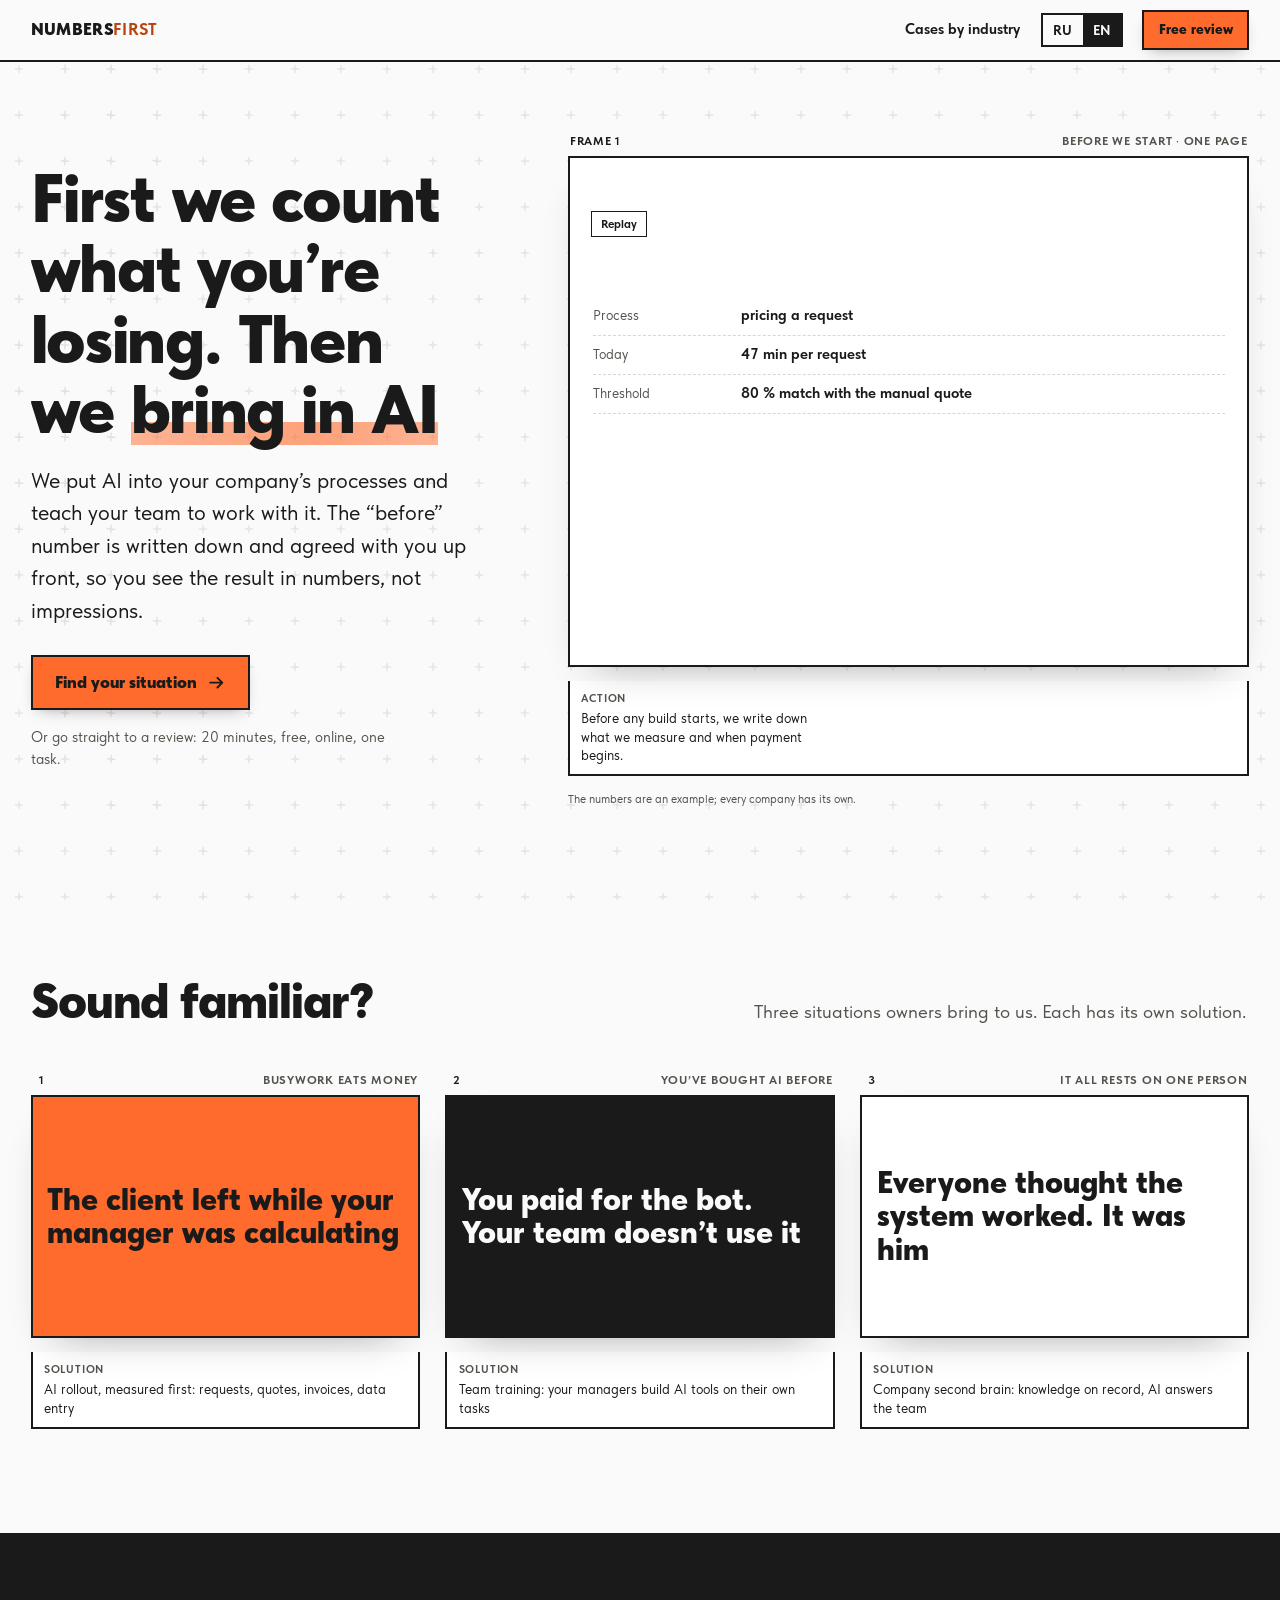
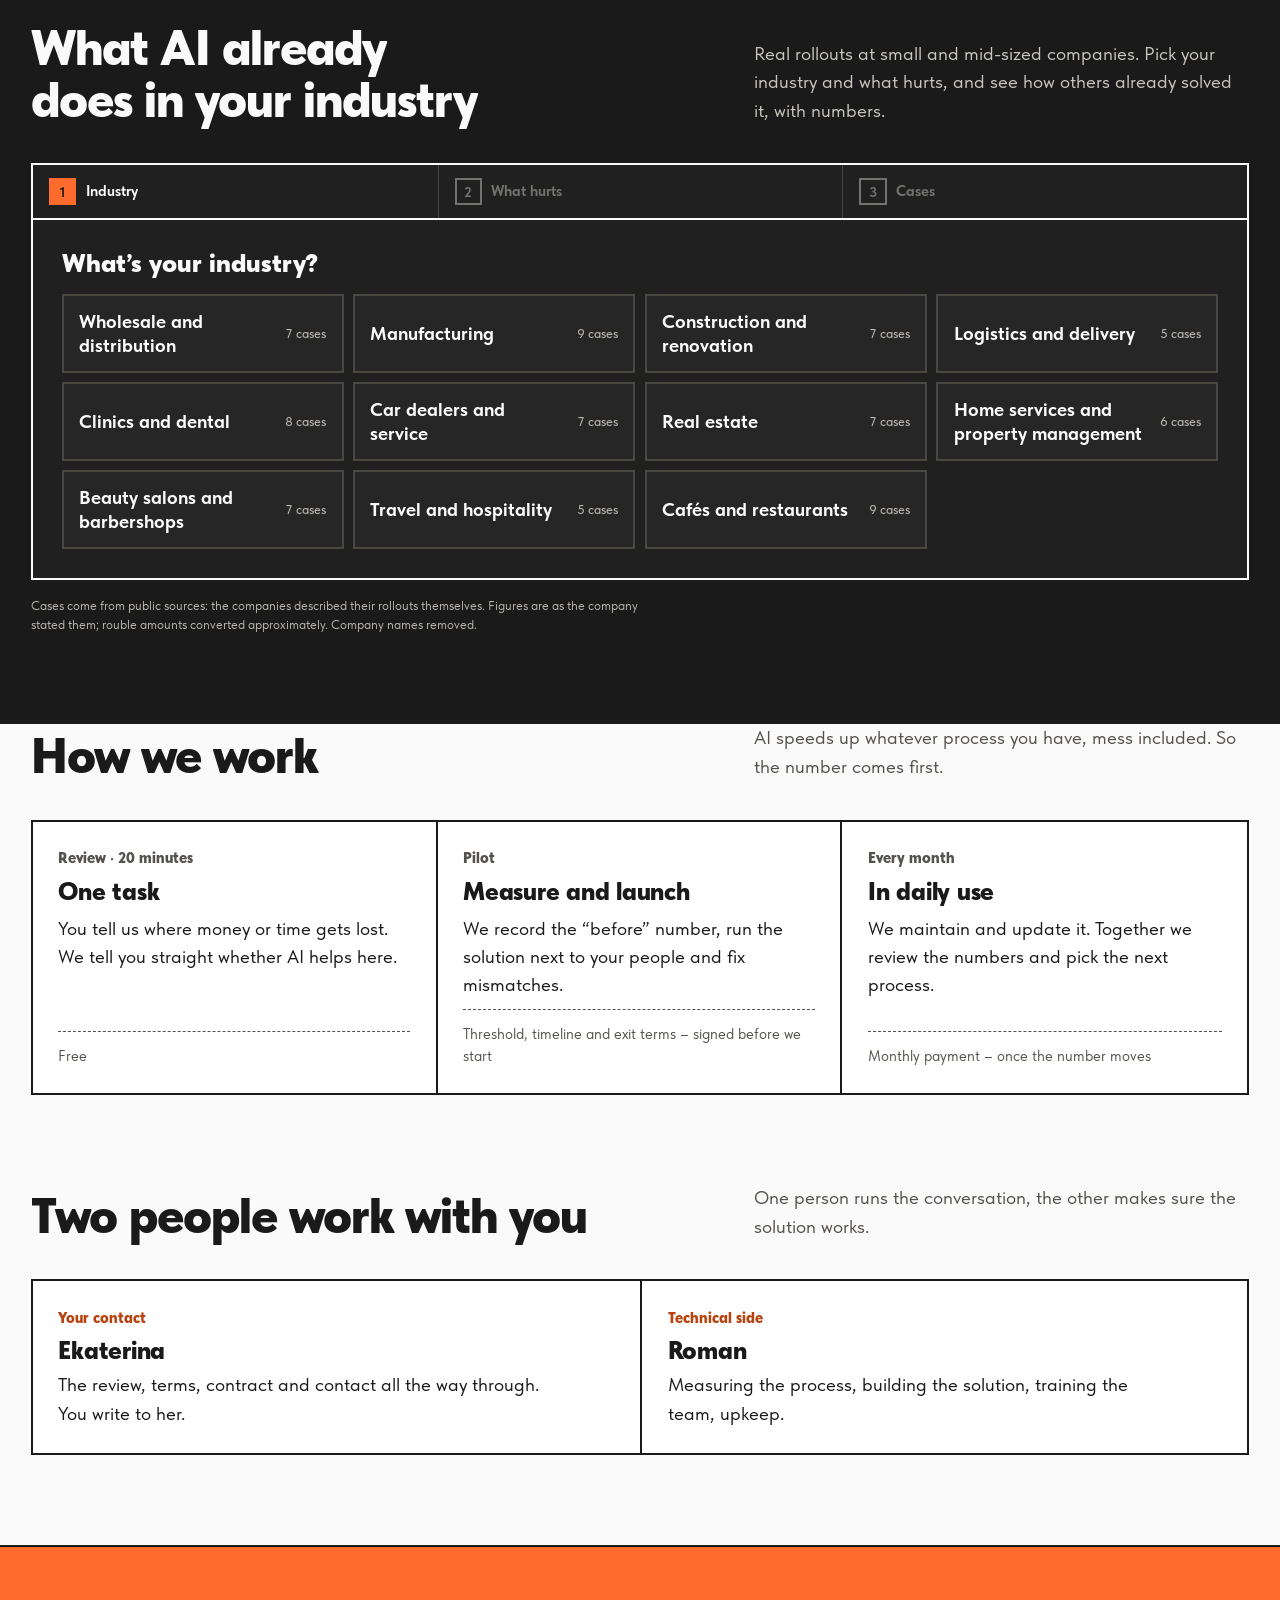
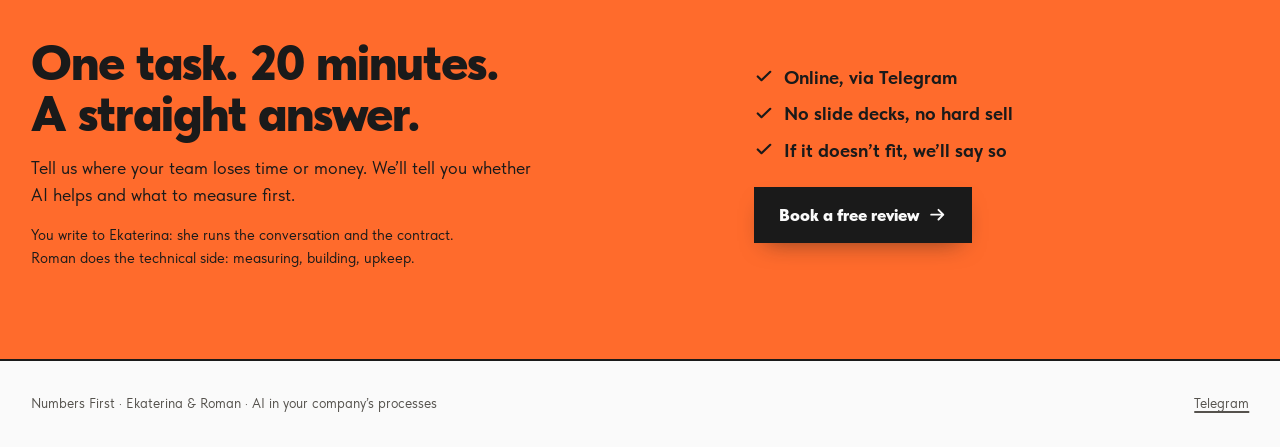
==== commit 6a1221c7: "Кейсы по отраслям: квиз отрасль → боль → кейсы (77 обезличенных кейсов из бота, RU/EN)" ====
--- a/index.html
+++ b/index.html
@@ -22,6 +22,7 @@
   <div class="wrap">
     <a class="logo" href="index.html"><span lang="ru">СНАЧАЛА<b>ЦИФРА</b></span><span lang="en">NUMBERS<b>FIRST</b></span></a>
     <span class="spacer"></span>
+    <a class="navlink" href="#cases"><span lang="ru">Кейсы по отраслям</span><span lang="en">Cases by industry</span></a>
     <div class="lang" role="group" aria-label="Язык / Language">
       <button type="button" data-set="ru" aria-pressed="true">RU</button>
       <button type="button" data-set="en" aria-pressed="false">EN</button>
@@ -107,6 +108,41 @@
     </div>
   </section>
 
+  <section class="calc cases" id="cases">
+    <div class="wrap">
+      <div class="sec-head">
+        <h2><span lang="ru">Что ИИ уже делает в&nbsp;вашей отрасли</span><span lang="en">What AI already does in&nbsp;your industry</span></h2>
+        <p><span lang="ru">Реальные внедрения у малого и среднего бизнеса. Выберите отрасль и что болит – покажем, как это уже решили другие и с какими цифрами.</span><span lang="en">Real rollouts at small and mid-sized companies. Pick your industry and what hurts, and see how others already solved it, with numbers.</span></p>
+      </div>
+      <div class="quiz" data-step="1">
+        <ol class="qsteps" aria-label="Шаги / Steps">
+          <li><button type="button" data-go="1"><b>1</b><span lang="ru">Отрасль</span><span lang="en">Industry</span><em class="qpick" data-pick="ind"></em></button></li>
+          <li><button type="button" data-go="2"><b>2</b><span lang="ru">Что болит</span><span lang="en">What hurts</span><em class="qpick" data-pick="pain"></em></button></li>
+          <li><button type="button" data-go="3"><b>3</b><span lang="ru">Кейсы</span><span lang="en">Cases</span></button></li>
+        </ol>
+        <div class="qpanel" data-panel="1">
+          <p class="qq"><span lang="ru">Какая у вас отрасль?</span><span lang="en">What’s your industry?</span></p>
+          <div class="qgrid" data-list="ind"></div>
+        </div>
+        <div class="qpanel" data-panel="2" hidden>
+          <p class="qq"><span lang="ru">Что сейчас больше всего мешает?</span><span lang="en">What gets in the way most right now?</span></p>
+          <div class="qgrid qgrid-pains" data-list="pain"></div>
+        </div>
+        <div class="qpanel" data-panel="3" hidden>
+          <p class="qq" data-title></p>
+          <div class="qcases" data-list="cases" aria-live="polite"></div>
+          <div class="qmore">
+            <button type="button" class="btn ghost small" data-more><span lang="ru">Ещё 3 кейса</span><span lang="en">3 more cases</span></button>
+            <button type="button" class="btn ghost small" data-go="1"><span lang="ru">Другая отрасль</span><span lang="en">Another industry</span></button>
+            <a class="btn" href="https://t.me/aieseia"><span lang="ru">Хочу так же – на разбор</span><span lang="en">I want this – book a review</span><svg aria-hidden="true"><use href="#i-arrow"/></svg></a>
+          </div>
+        </div>
+        <noscript><p class="qq">Кейсы открываются с включённым JavaScript. / Cases need JavaScript.</p></noscript>
+      </div>
+      <p class="qsrc"><span lang="ru">Кейсы из открытых источников: компании сами рассказывали о внедрении. Цифры – как их назвала компания. Названия компаний убрали.</span><span lang="en">Cases come from public sources: the companies described their rollouts themselves. Figures are as the company stated them; rouble amounts converted approximately. Company names removed.</span></p>
+    </div>
+  </section>
+
   <section style="padding-top:0">
     <div class="wrap">
       <div class="sec-head">
@@ -183,6 +219,7 @@
   </div>
 </footer>
 
+<script src="assets/cases.js"></script>
 <script src="assets/site.js"></script>
 </body>
 </html>
--- a/assets/site.css
+++ b/assets/site.css
@@ -376,3 +376,68 @@
   .scene.armed .row.sign .sigpad .auto { stroke-dashoffset: 0; animation: none; }
   .scene.armed .row.sign .ok { transform: none; opacity: 1; }
 }
+
+/* ---------- кейсы по отраслям: квиз ---------- */
+.navlink { font-weight: 700; font-size: .92rem; text-decoration: none; padding: .3rem .1rem; border-bottom: 2px solid transparent; transition: border-color .2s, color .2s; }
+.navlink:hover { border-color: var(--mark); }
+.cases .sec-head h2 { max-width: 16ch; }
+.quiz { border: 2px solid var(--sheet); background: #202020; }
+.qsteps { list-style: none; margin: 0; padding: 0; display: grid; grid-template-columns: repeat(3, minmax(0, 1fr)); border-bottom: 2px solid var(--sheet); }
+.qsteps li + li { border-left: 1px solid #4a4743; }
+.qsteps button {
+  width: 100%; height: 100%; display: flex; align-items: center; gap: .6rem; flex-wrap: wrap;
+  font: inherit; font-weight: 700; font-size: .95rem; text-align: left; color: #b9b5ae;
+  background: transparent; border: 0; padding: .8rem 1rem; cursor: pointer; transition: color .2s, background .2s;
+}
+.qsteps button:disabled { cursor: default; opacity: .55; }
+.qsteps button:not(:disabled):hover { color: var(--sheet); background: #2a2a2a; }
+.qsteps b { display: inline-grid; place-items: center; width: 1.7rem; height: 1.7rem; border: 2px solid currentColor; font-size: .85rem; flex: none; transition: background .25s, color .25s, border-color .25s; }
+.qsteps .qpick { font-style: normal; font-weight: 500; font-size: .85rem; color: var(--mark); flex-basis: 100%; padding-left: 2.3rem; min-height: 0; }
+.qsteps .qpick:empty { display: none; }
+.quiz[data-step="1"] [data-go="1"], .quiz[data-step="2"] [data-go="2"], .quiz[data-step="3"] [data-go="3"] { color: var(--sheet); }
+.quiz[data-step="1"] [data-go="1"] b, .quiz[data-step="2"] [data-go="2"] b, .quiz[data-step="3"] [data-go="3"] b { background: var(--mark); border-color: var(--mark); color: var(--ink); }
+.qpanel { padding: clamp(1rem, 2.4vw, 1.8rem); }
+.js .qpanel.enter { animation: q-enter .45s var(--ease) both; }
+@keyframes q-enter { from { opacity: 0; transform: translateX(18px); } to { opacity: 1; transform: none; } }
+.qq { margin: 0 0 1rem; font-weight: 900; font-size: clamp(1.2rem, 1rem + .8vw, 1.6rem); line-height: 1.15; color: var(--sheet); }
+.qgrid { display: grid; grid-template-columns: repeat(auto-fill, minmax(min(100%, 230px), 1fr)); gap: .6rem; }
+.qgrid button {
+  display: flex; justify-content: space-between; align-items: center; gap: .8rem; text-align: left;
+  font: inherit; font-weight: 700; line-height: 1.25; color: var(--sheet); background: #262626;
+  border: 2px solid #4a4743; padding: .85rem .95rem; min-height: 58px; cursor: pointer;
+  transition: border-color .2s, background .2s, transform .25s var(--ease);
+}
+.qgrid button:hover { border-color: var(--mark); background: #2a211c; }
+.qgrid button:active { transform: scale(.98); }
+.qgrid button[aria-pressed="true"] { border-color: var(--mark); background: #2a211c; }
+.qgrid button small { font-weight: 500; font-size: .8rem; color: #b9b5ae; white-space: nowrap; font-variant-numeric: tabular-nums; }
+.qgrid button svg { width: 1.1em; height: 1.1em; flex: none; color: var(--mark); transition: transform .25s var(--ease); }
+.qgrid button:hover svg { transform: translateX(3px); }
+.qgrid-pains { grid-template-columns: repeat(auto-fill, minmax(min(100%, 300px), 1fr)); }
+.qgrid button.best { background: var(--mark); color: var(--ink); border-color: var(--mark); }
+.qgrid button.best small, .qgrid button.best svg { color: var(--ink); }
+.qgrid button.best:hover { background: #ff8450; }
+.qcases { display: grid; grid-template-columns: repeat(3, minmax(0, 1fr)); gap: .8rem; }
+.qcase { display: flex; flex-direction: column; gap: .7rem; border: 2px solid #4a4743; background: #262626; padding: 1rem 1.05rem 1.1rem; }
+.js .qcase { animation: q-case .55s var(--ease) both; animation-delay: calc(var(--i, 0) * 90ms); }
+@keyframes q-case { from { opacity: 0; transform: translateY(14px); } to { opacity: 1; transform: none; } }
+.qcase .who { font-size: .74rem; font-weight: 700; letter-spacing: .06em; text-transform: uppercase; color: #b9b5ae; line-height: 1.3; }
+.qcase .what { margin: 0; color: #dcd8d2; font-size: .98rem; line-height: 1.42; }
+.qcase .res { margin: auto 0 0; padding-top: .7rem; border-top: 1px dashed #6a665f; font-weight: 700; color: var(--sheet); line-height: 1.35; font-size: 1rem; }
+.qcase .res b { display: block; font-size: .72rem; font-weight: 700; letter-spacing: .07em; text-transform: uppercase; color: var(--mark); margin-bottom: .25rem; }
+.qnote { margin: 0 0 1rem; color: #b9b5ae; font-size: .92rem; }
+.qmore { display: flex; flex-wrap: wrap; gap: .6rem; align-items: center; margin-top: 1.2rem; }
+.qmore .btn.ghost { color: var(--sheet); border-color: #8a857e; }
+.qmore .btn.ghost:hover { background: #2a2a2a; border-color: var(--sheet); }
+.qmore .btn:not(.ghost) { margin-left: auto; }
+.qsrc { margin: 1rem 0 0; font-size: .82rem; color: #b9b5ae; max-width: 80ch; }
+@media (max-width: 980px) { .qcases { grid-template-columns: 1fr; } .qmore .btn:not(.ghost) { margin-left: 0; } }
+@media (max-width: 600px) {
+  .top .navlink { font-size: .82rem; }
+  .qsteps button { padding: .6rem .55rem; font-size: .82rem; gap: .4rem; }
+  .qsteps .qpick { padding-left: 0; font-size: .75rem; }
+  .qsteps b { width: 1.45rem; height: 1.45rem; }
+}
+@media (max-width: 420px) { .top .navlink span[lang] { font-size: 0; } .top .navlink span[lang]::after { font-size: .82rem; } html[data-lang="ru"] .top .navlink span[lang="ru"]::after { content: "Кейсы"; } html[data-lang="en"] .top .navlink span[lang="en"]::after { content: "Cases"; } }
+.qcase .res .n { color: var(--mark); white-space: nowrap; }
+@media (max-width: 600px) { .qsteps .qpick { display: none; } .qsteps button { justify-content: flex-start; } }
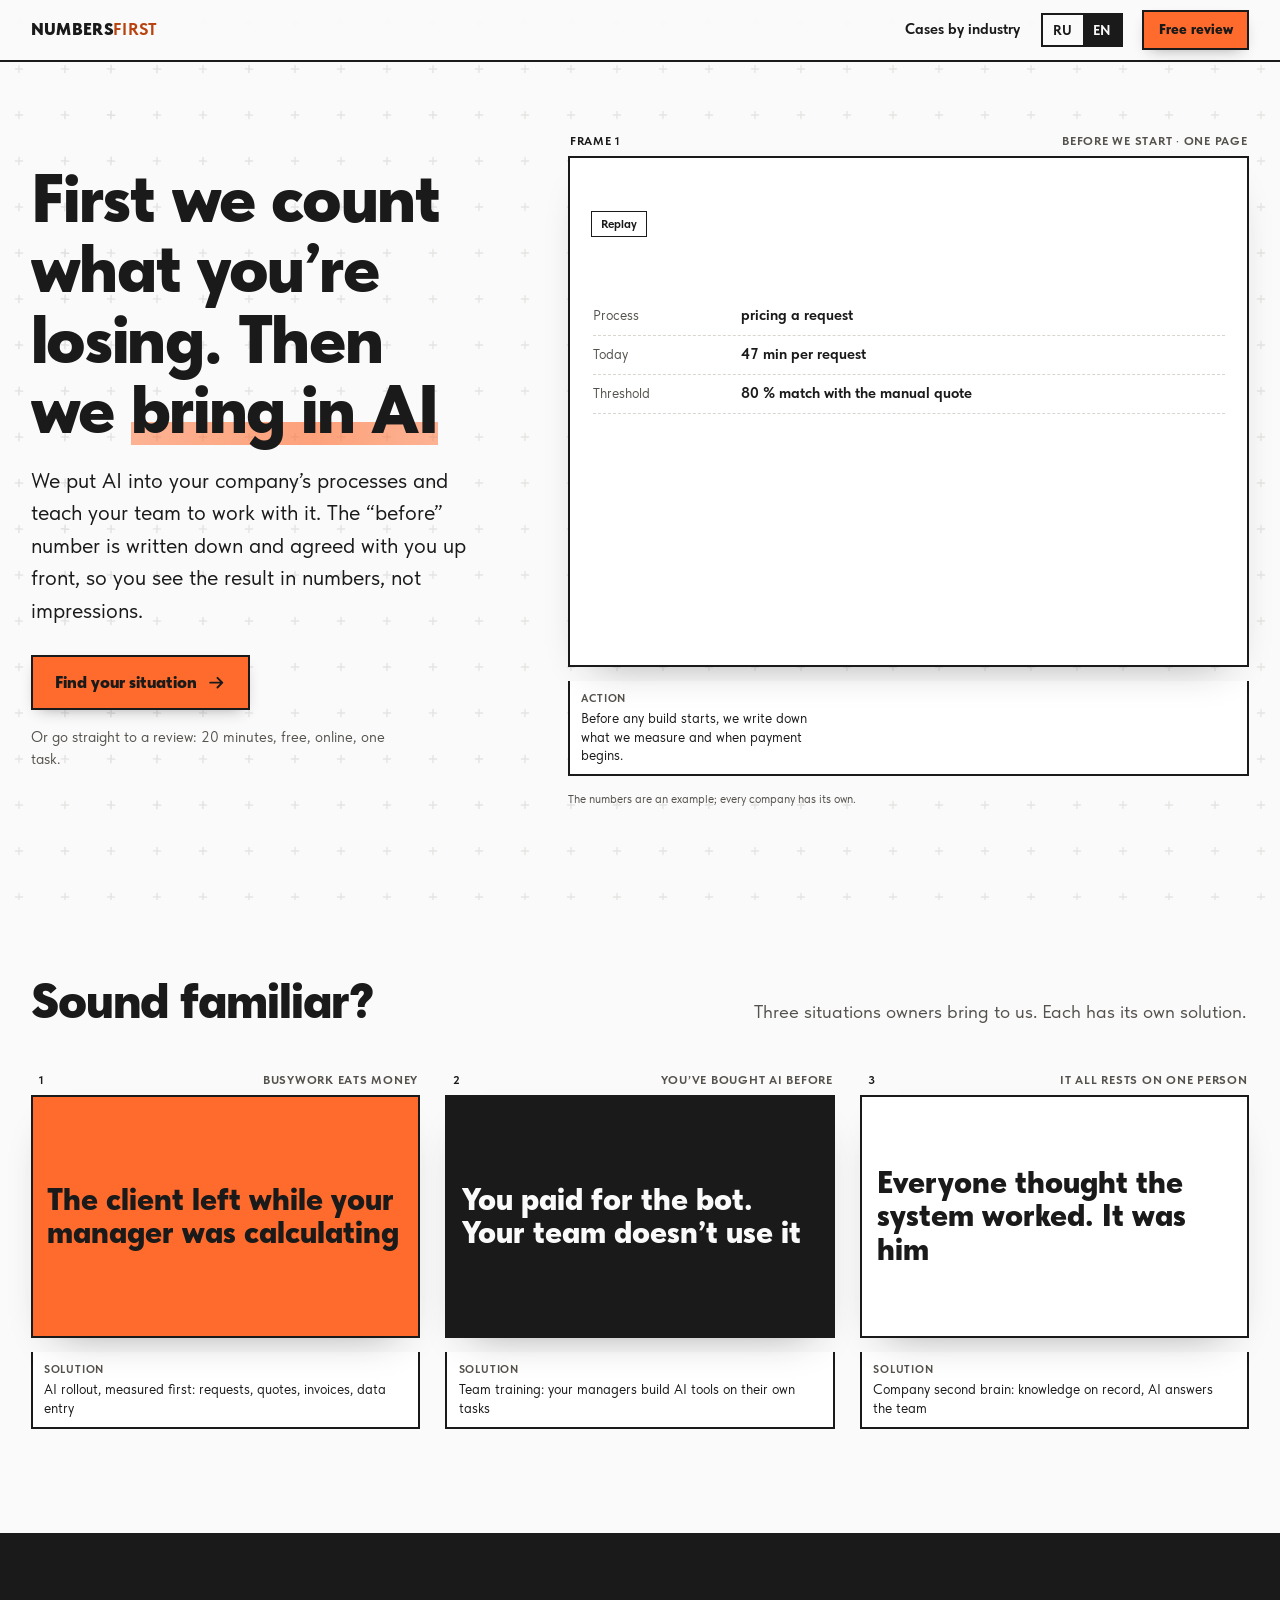
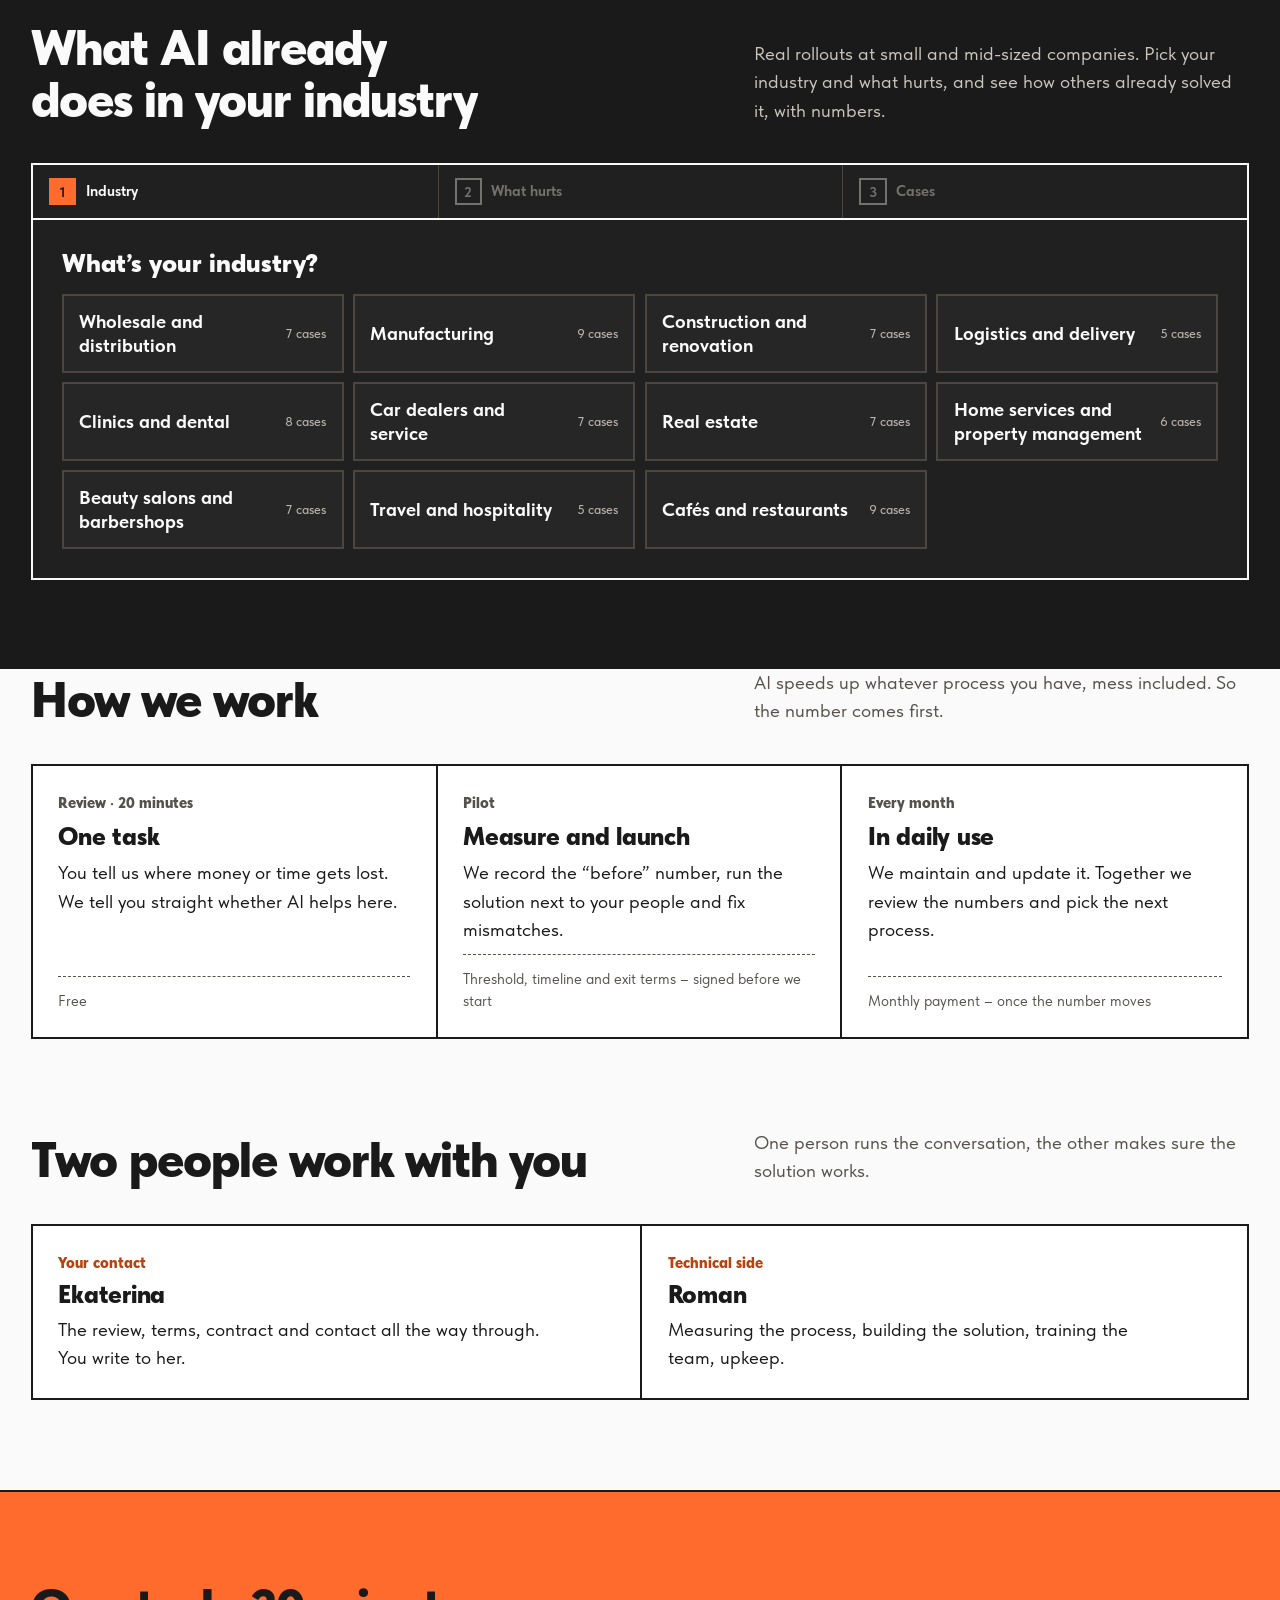
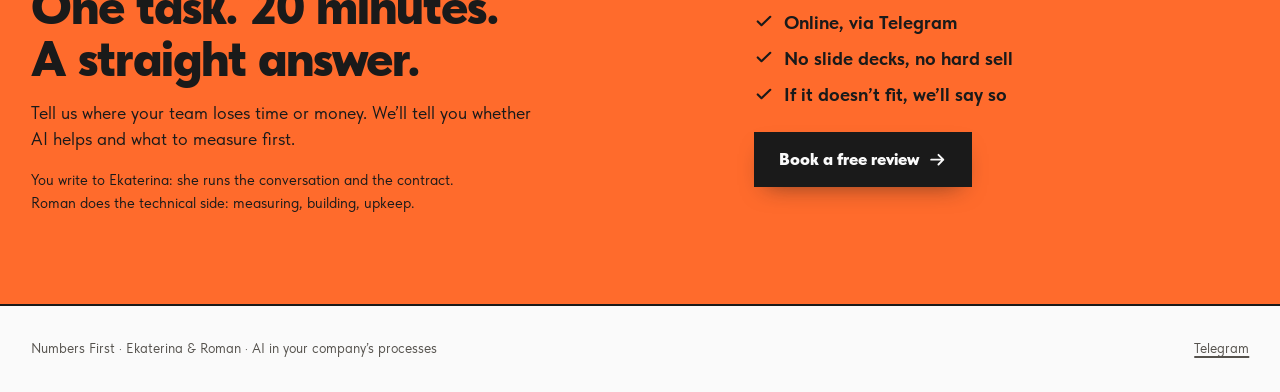
==== commit fcef646a: "Убрана сноска об источниках кейсов" ====
--- a/index.html
+++ b/index.html
@@ -139,7 +139,6 @@
         </div>
         <noscript><p class="qq">Кейсы открываются с включённым JavaScript. / Cases need JavaScript.</p></noscript>
       </div>
-      <p class="qsrc"><span lang="ru">Кейсы из открытых источников: компании сами рассказывали о внедрении. Цифры – как их назвала компания. Названия компаний убрали.</span><span lang="en">Cases come from public sources: the companies described their rollouts themselves. Figures are as the company stated them; rouble amounts converted approximately. Company names removed.</span></p>
     </div>
   </section>
 
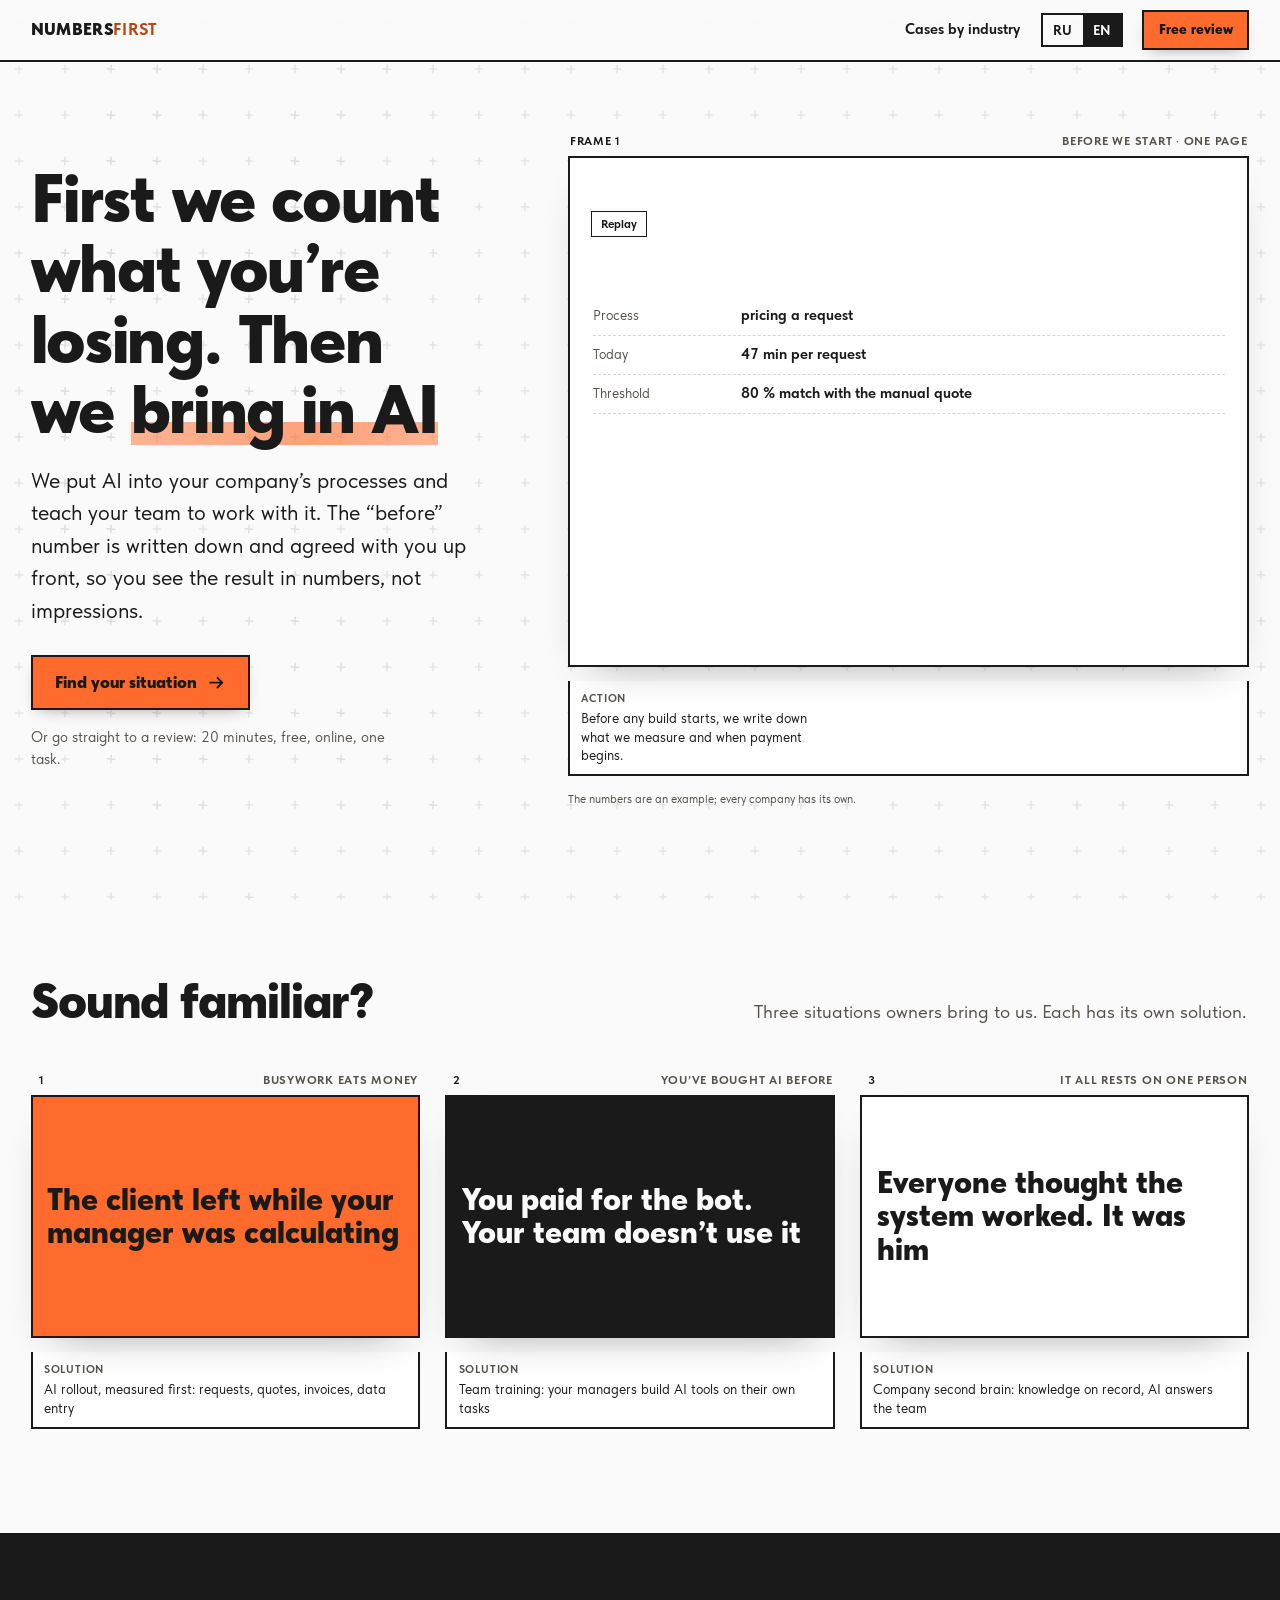
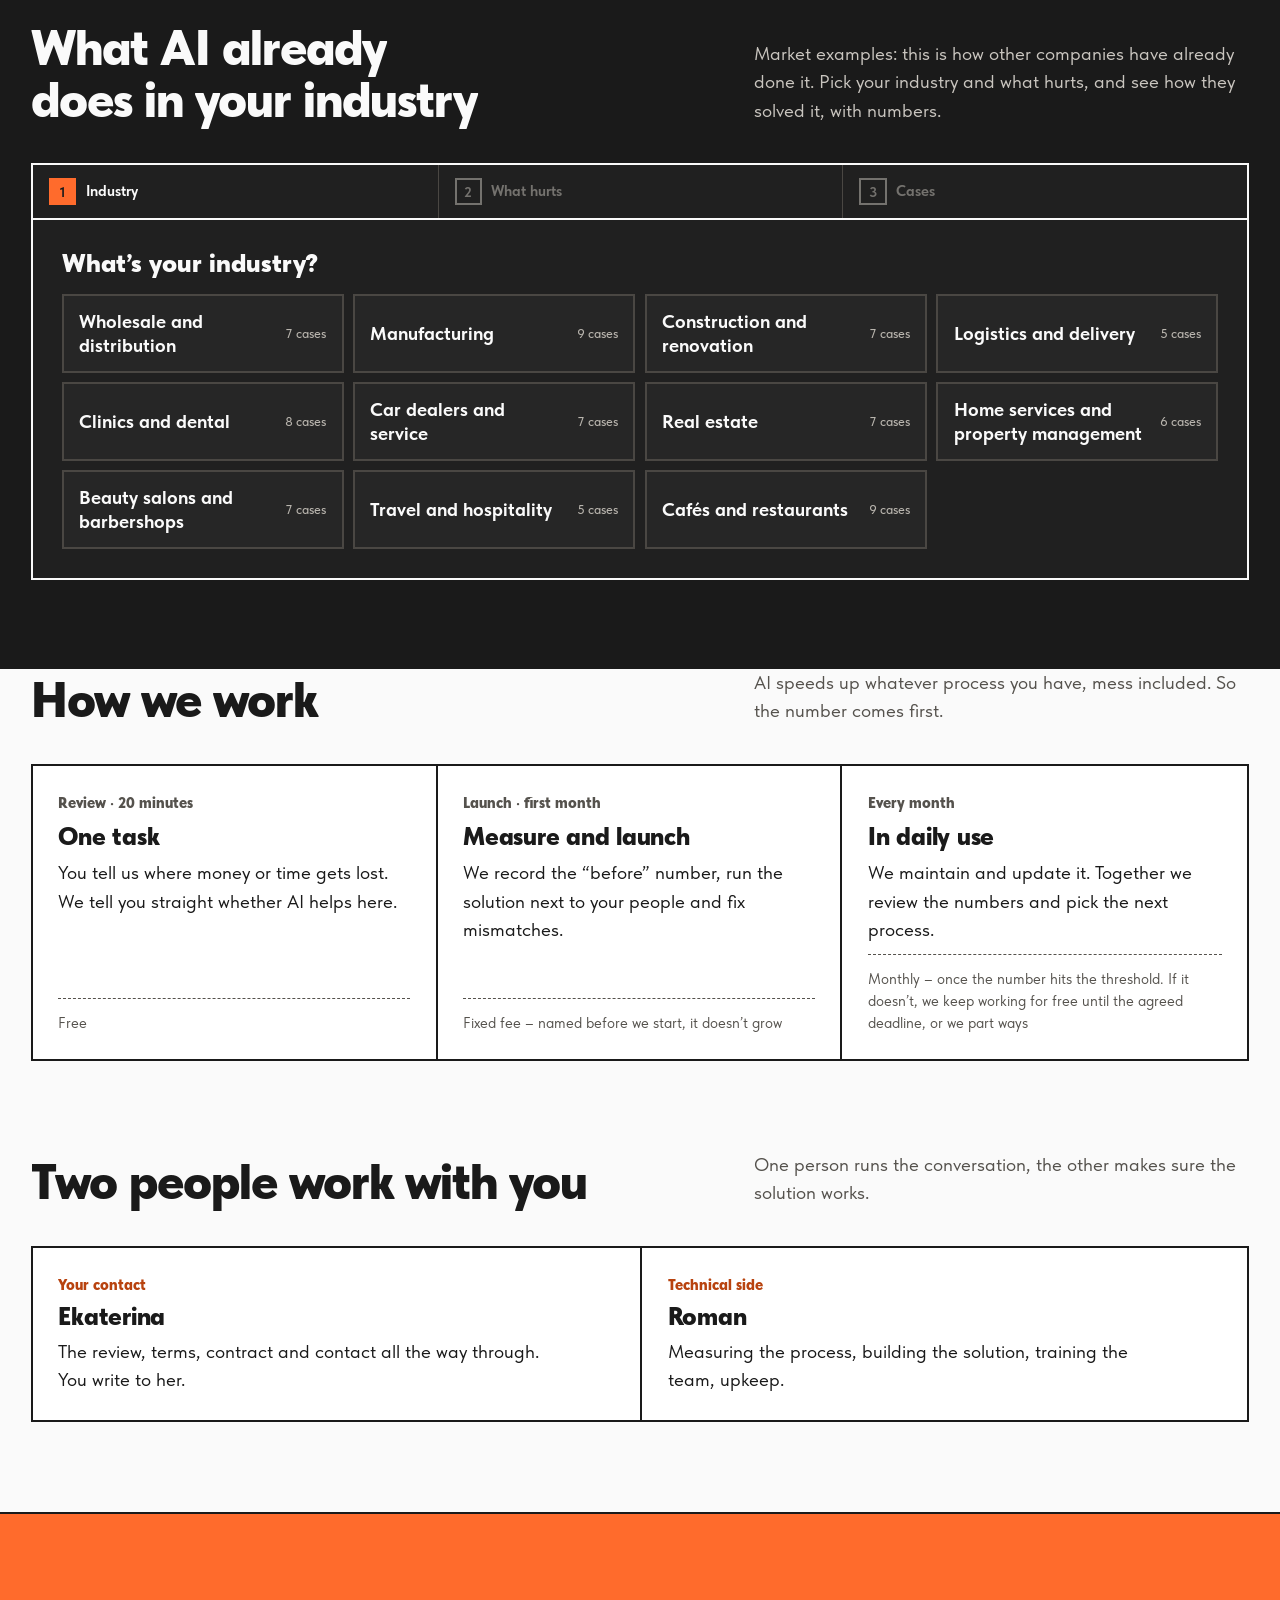
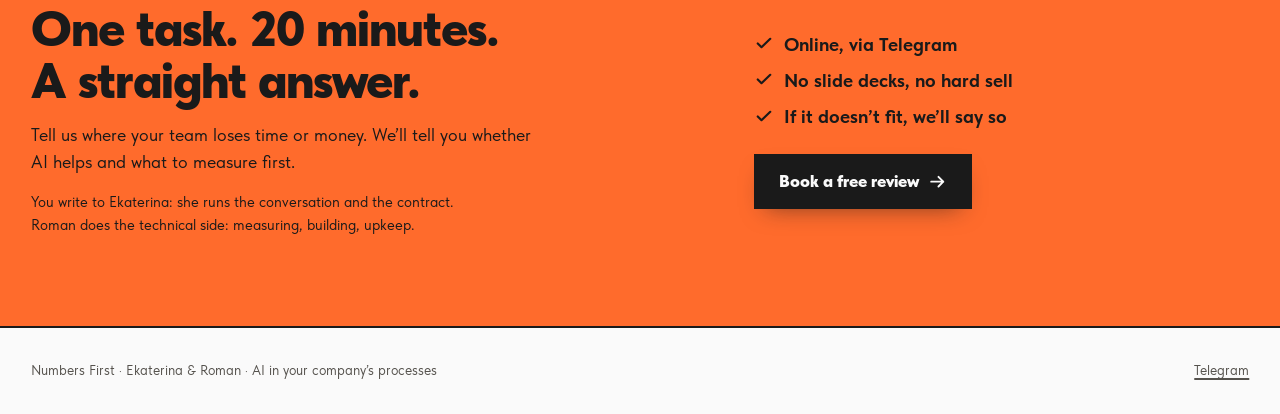
==== commit 769d1489: "Оплата: запуск за фикс + помесячно после порога; обучение – два дня; подпись «Примеры с рынка»; кноп" ====
--- a/index.html
+++ b/index.html
@@ -7,7 +7,7 @@
 <meta name="viewport" content="width=device-width, initial-scale=1">
 <meta name="robots" content="noindex, nofollow">
 <title>Сначала цифра, потом ИИ – решения для собственников бизнеса</title>
-<meta name="description" content="Внедряем ИИ в процессы компании и учим команду работать с ним. Цифру «до» записываем до старта, оплата – когда цифра сдвинулась.">
+<meta name="description" content="Внедряем ИИ в процессы компании и учим команду работать с ним. Цифру «до» записываем до старта. Запуск – фиксированная сумма, дальше помесячно, только когда цифра дошла до порога.">
 <link rel="preload" href="fonts/TildaSans-Black.ttf" as="font" type="font/ttf" crossorigin>
 <link rel="stylesheet" href="assets/site.css">
 </head>
@@ -61,7 +61,7 @@
             <div class="row" data-beat="200"><span lang="ru">Процесс</span><span lang="en">Process</span><b><span lang="ru">расчёт цены по заявке</span><span lang="en">pricing a request</span></b></div>
             <div class="row" data-beat="900"><span lang="ru">Сейчас</span><span lang="en">Today</span><b class="num"><span lang="ru">47 мин на заявку</span><span lang="en">47 min per request</span></b></div>
             <div class="row" data-beat="1600"><span lang="ru">Порог</span><span lang="en">Threshold</span><b class="num"><span lang="ru">80&nbsp;% совпадений с ручным расчётом</span><span lang="en">80&nbsp;% match with the manual quote</span></b></div>
-            <div class="row" data-beat="2300"><span lang="ru">Оплата</span><span lang="en">Payment</span><b><span lang="ru">помесячно, когда порог пройден</span><span lang="en">monthly, once the threshold holds</span></b></div>
+            <div class="row" data-beat="2300"><span lang="ru">Оплата</span><span lang="en">Payment</span><b><span lang="ru">запуск – фикс, дальше помесячно после порога</span><span lang="en">launch – fixed, then monthly after the threshold</span></b></div>
             <div class="row sign" data-beat="3000"><span lang="ru">Подпись собственника</span><span lang="en">Owner’s signature</span>
               <span class="sigline">
                 <span class="sigpad" role="img" aria-label="Подпись / Signature">
@@ -112,7 +112,7 @@
     <div class="wrap">
       <div class="sec-head">
         <h2><span lang="ru">Что ИИ уже делает в&nbsp;вашей отрасли</span><span lang="en">What AI already does in&nbsp;your industry</span></h2>
-        <p><span lang="ru">Реальные внедрения у малого и среднего бизнеса. Выберите отрасль и что болит – покажем, как это уже решили другие и с какими цифрами.</span><span lang="en">Real rollouts at small and mid-sized companies. Pick your industry and what hurts, and see how others already solved it, with numbers.</span></p>
+        <p><span lang="ru">Примеры с рынка: так это уже сделали другие компании. Выберите отрасль и что болит – покажем, как они это решили и с какими цифрами.</span><span lang="en">Market examples: this is how other companies have already done it. Pick your industry and what hurts, and see how they solved it, with numbers.</span></p>
       </div>
       <div class="quiz" data-step="1">
         <ol class="qsteps" aria-label="Шаги / Steps">
@@ -156,16 +156,16 @@
           <span class="pay"><span lang="ru">Бесплатно</span><span lang="en">Free</span></span>
         </div>
         <div class="reveal" data-delay="120">
-          <span class="when"><span lang="ru">Пилот</span><span lang="en">Pilot</span></span>
+          <span class="when"><span lang="ru">Запуск · первый месяц</span><span lang="en">Launch · first month</span></span>
           <h3><span lang="ru">Замер и запуск</span><span lang="en">Measure and launch</span></h3>
           <p><span lang="ru">Записываем цифру «до», запускаем решение рядом с вашими людьми, правим расхождения.</span><span lang="en">We record the “before” number, run the solution next to your people and fix mismatches.</span></p>
-          <span class="pay"><span lang="ru">Порог, срок и условия выхода – в договоре до старта</span><span lang="en">Threshold, timeline and exit terms – signed before we start</span></span>
+          <span class="pay"><span lang="ru">Фиксированная сумма – называем до старта, она не растёт</span><span lang="en">Fixed fee – named before we start, it doesn’t grow</span></span>
         </div>
         <div class="reveal" data-delay="240">
           <span class="when"><span lang="ru">Каждый месяц</span><span lang="en">Every month</span></span>
           <h3><span lang="ru">Решение в работе</span><span lang="en">In daily use</span></h3>
           <p><span lang="ru">Сопровождаем и обновляем. Вместе смотрим цифры и выбираем следующий процесс.</span><span lang="en">We maintain and update it. Together we review the numbers and pick the next process.</span></p>
-          <span class="pay"><span lang="ru">Оплата помесячно – когда цифра сдвинулась</span><span lang="en">Monthly payment – once the number moves</span></span>
+          <span class="pay"><span lang="ru">Помесячно – когда цифра дошла до порога. Не дошла – дорабатываем бесплатно до срока из договора или расходимся</span><span lang="en">Monthly – once the number hits the threshold. If it doesn’t, we keep working for free until the agreed deadline, or we part ways</span></span>
         </div>
       </div>
     </div>
--- a/assets/site.css
+++ b/assets/site.css
@@ -269,7 +269,8 @@
   .sheet-steps > div:last-child { border-bottom: 0; }
 }
 @media (max-width: 600px) {
-  .top .btn.small { display: none; }
+  .top .navlink { display: none; }
+  .top .btn.small { padding: .45rem .7rem; }
   .strip { grid-template-columns: 1fr; }
   .dir { grid-template-columns: 1fr 1fr; }
   .dir > div:last-child { grid-column: 1 / -1; border-top: 1px solid var(--rule); }
@@ -441,3 +442,9 @@
 @media (max-width: 420px) { .top .navlink span[lang] { font-size: 0; } .top .navlink span[lang]::after { font-size: .82rem; } html[data-lang="ru"] .top .navlink span[lang="ru"]::after { content: "Кейсы"; } html[data-lang="en"] .top .navlink span[lang="en"]::after { content: "Cases"; } }
 .qcase .res .n { color: var(--mark); white-space: nowrap; }
 @media (max-width: 600px) { .qsteps .qpick { display: none; } .qsteps button { justify-content: flex-start; } }
+@media (max-width: 420px) {
+  .top .wrap { gap: .6rem; }
+  .logo { font-size: .92rem; letter-spacing: 0; }
+  .lang button { padding-inline: .5rem; }
+  .top .btn.small { padding: .4rem .55rem; font-size: .85rem; }
+}
